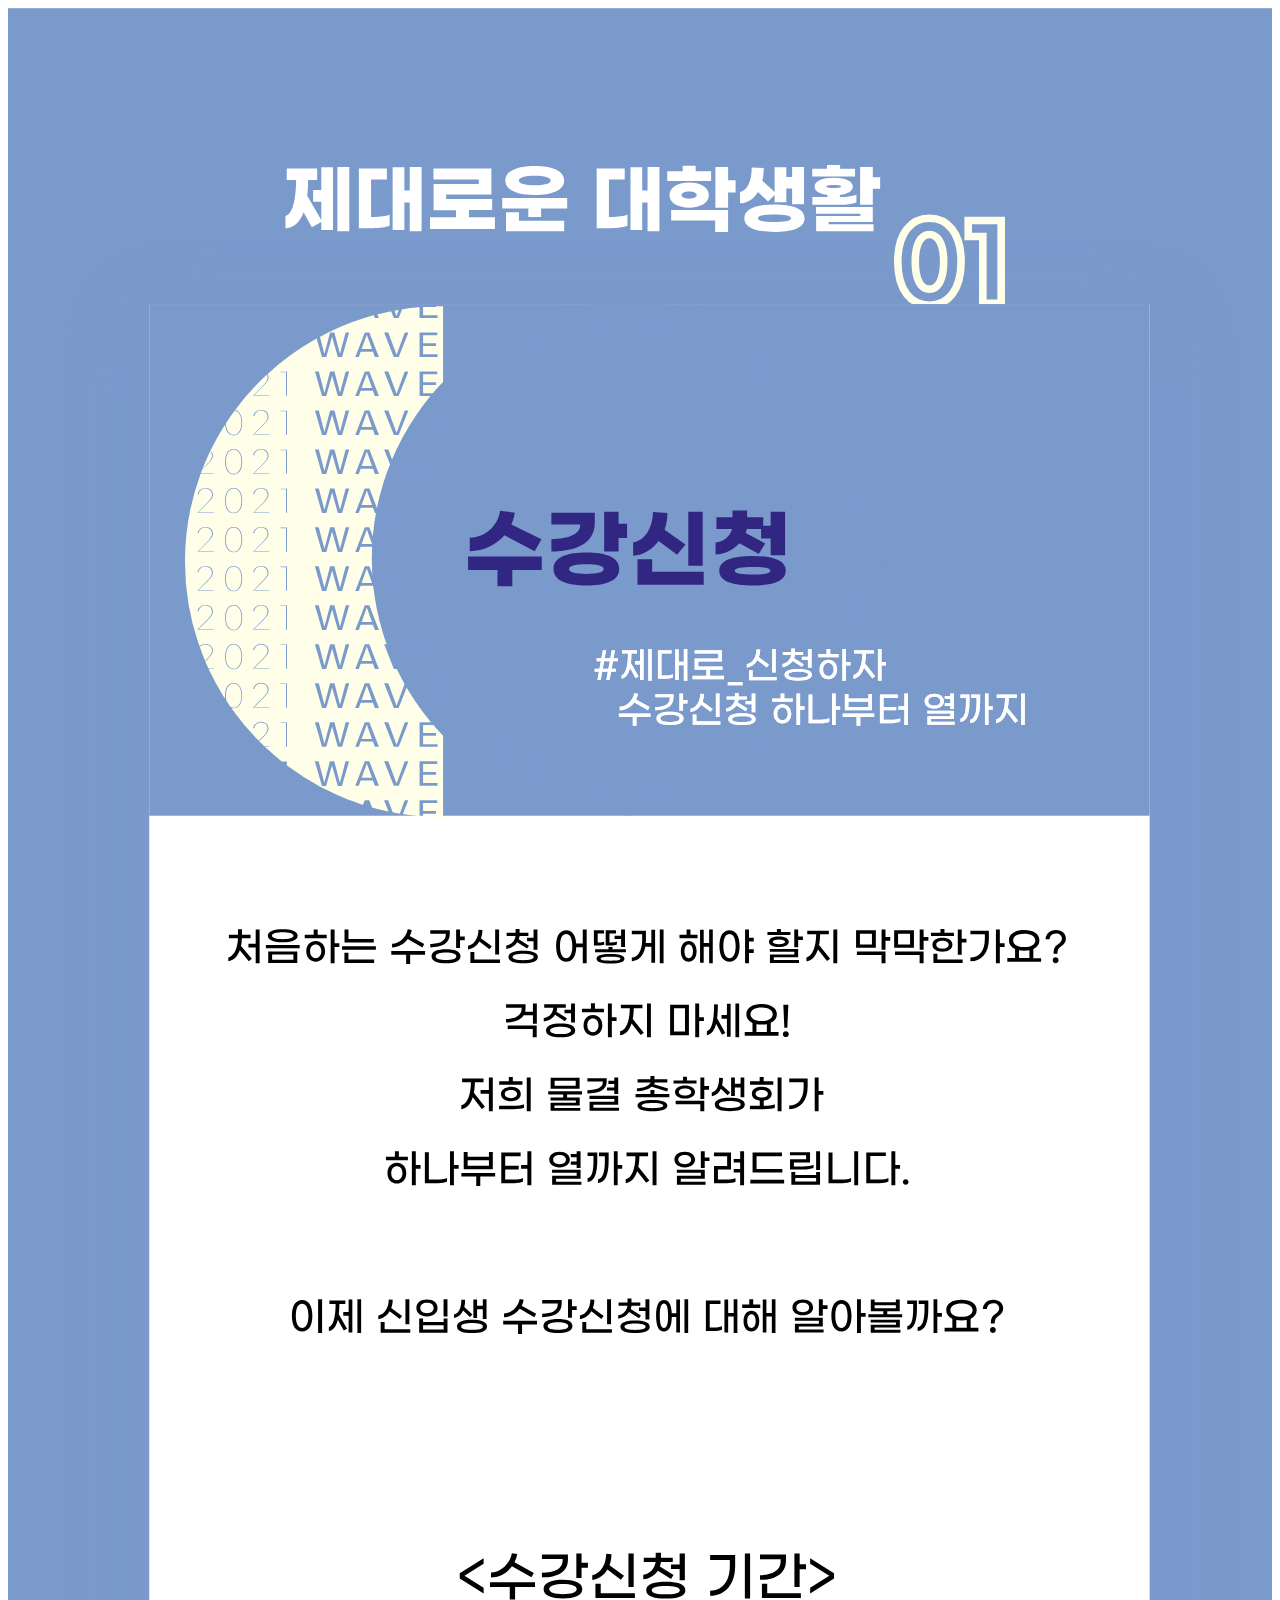
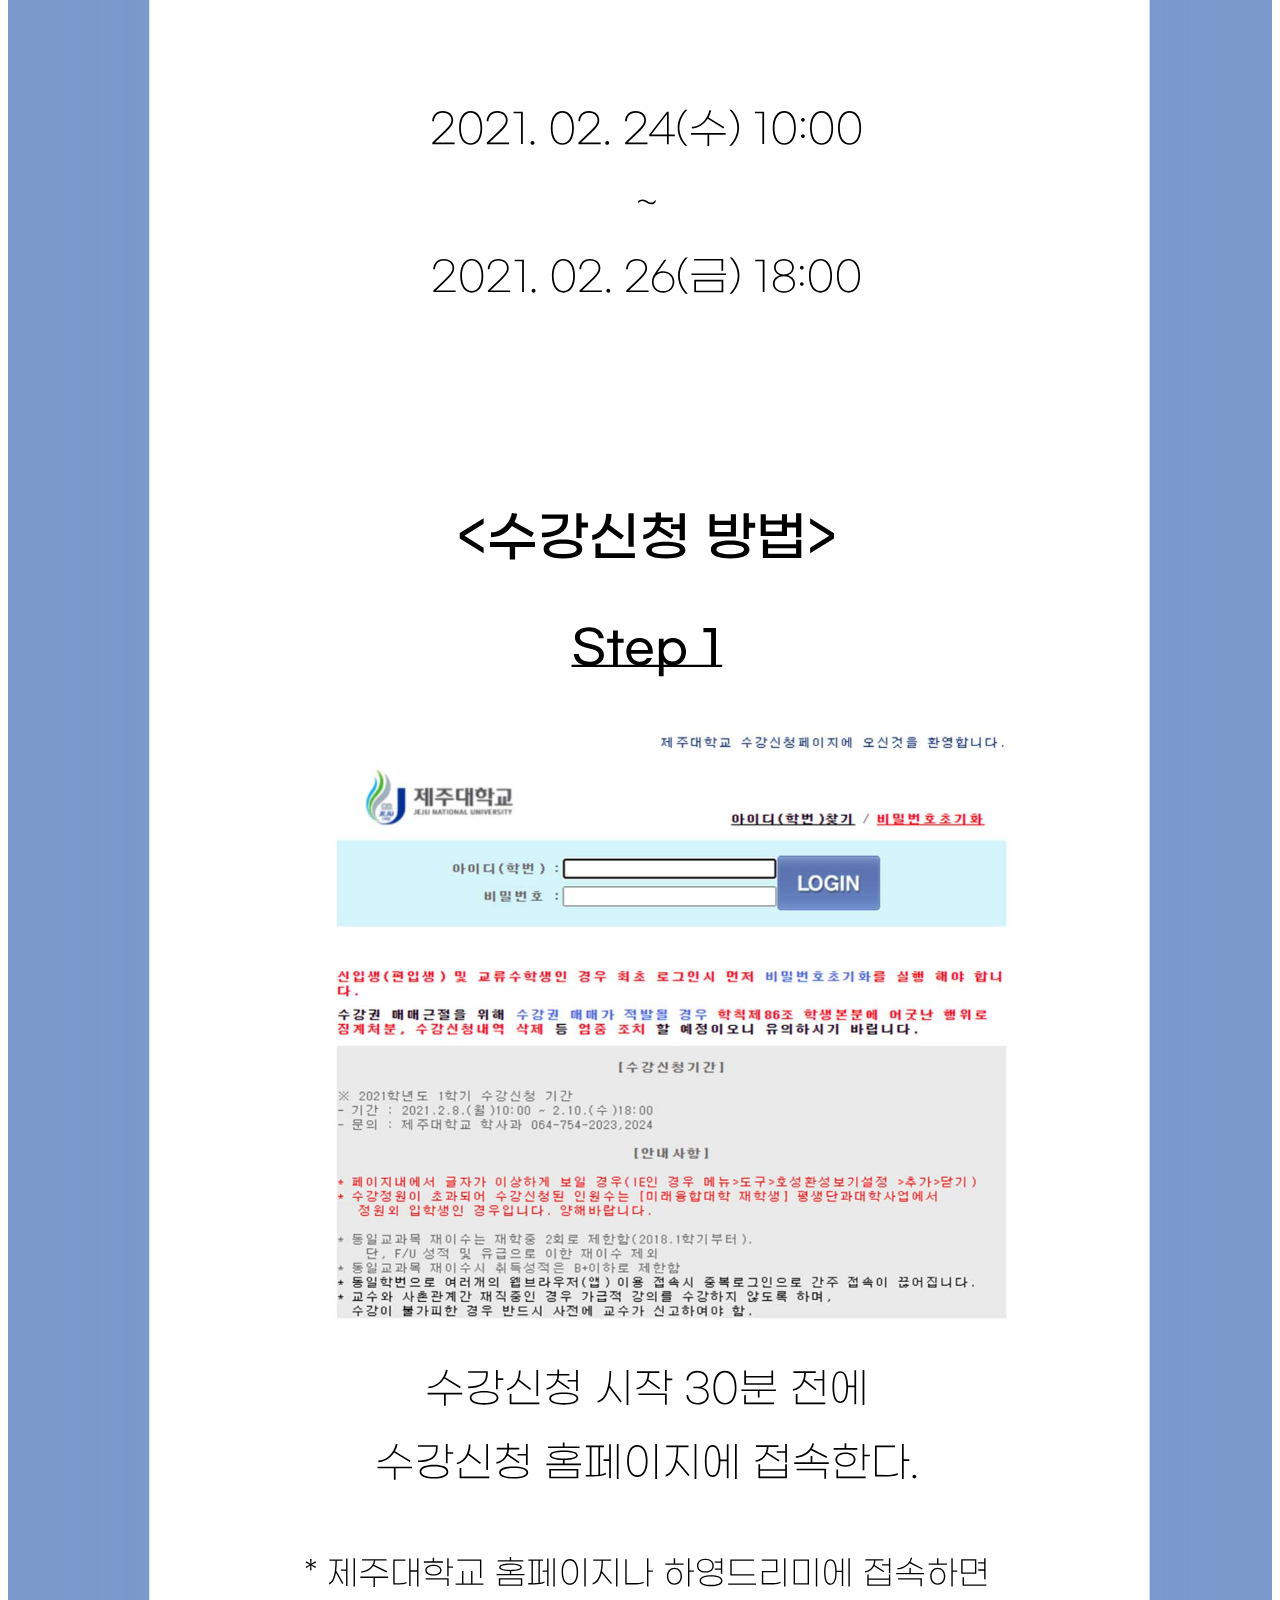
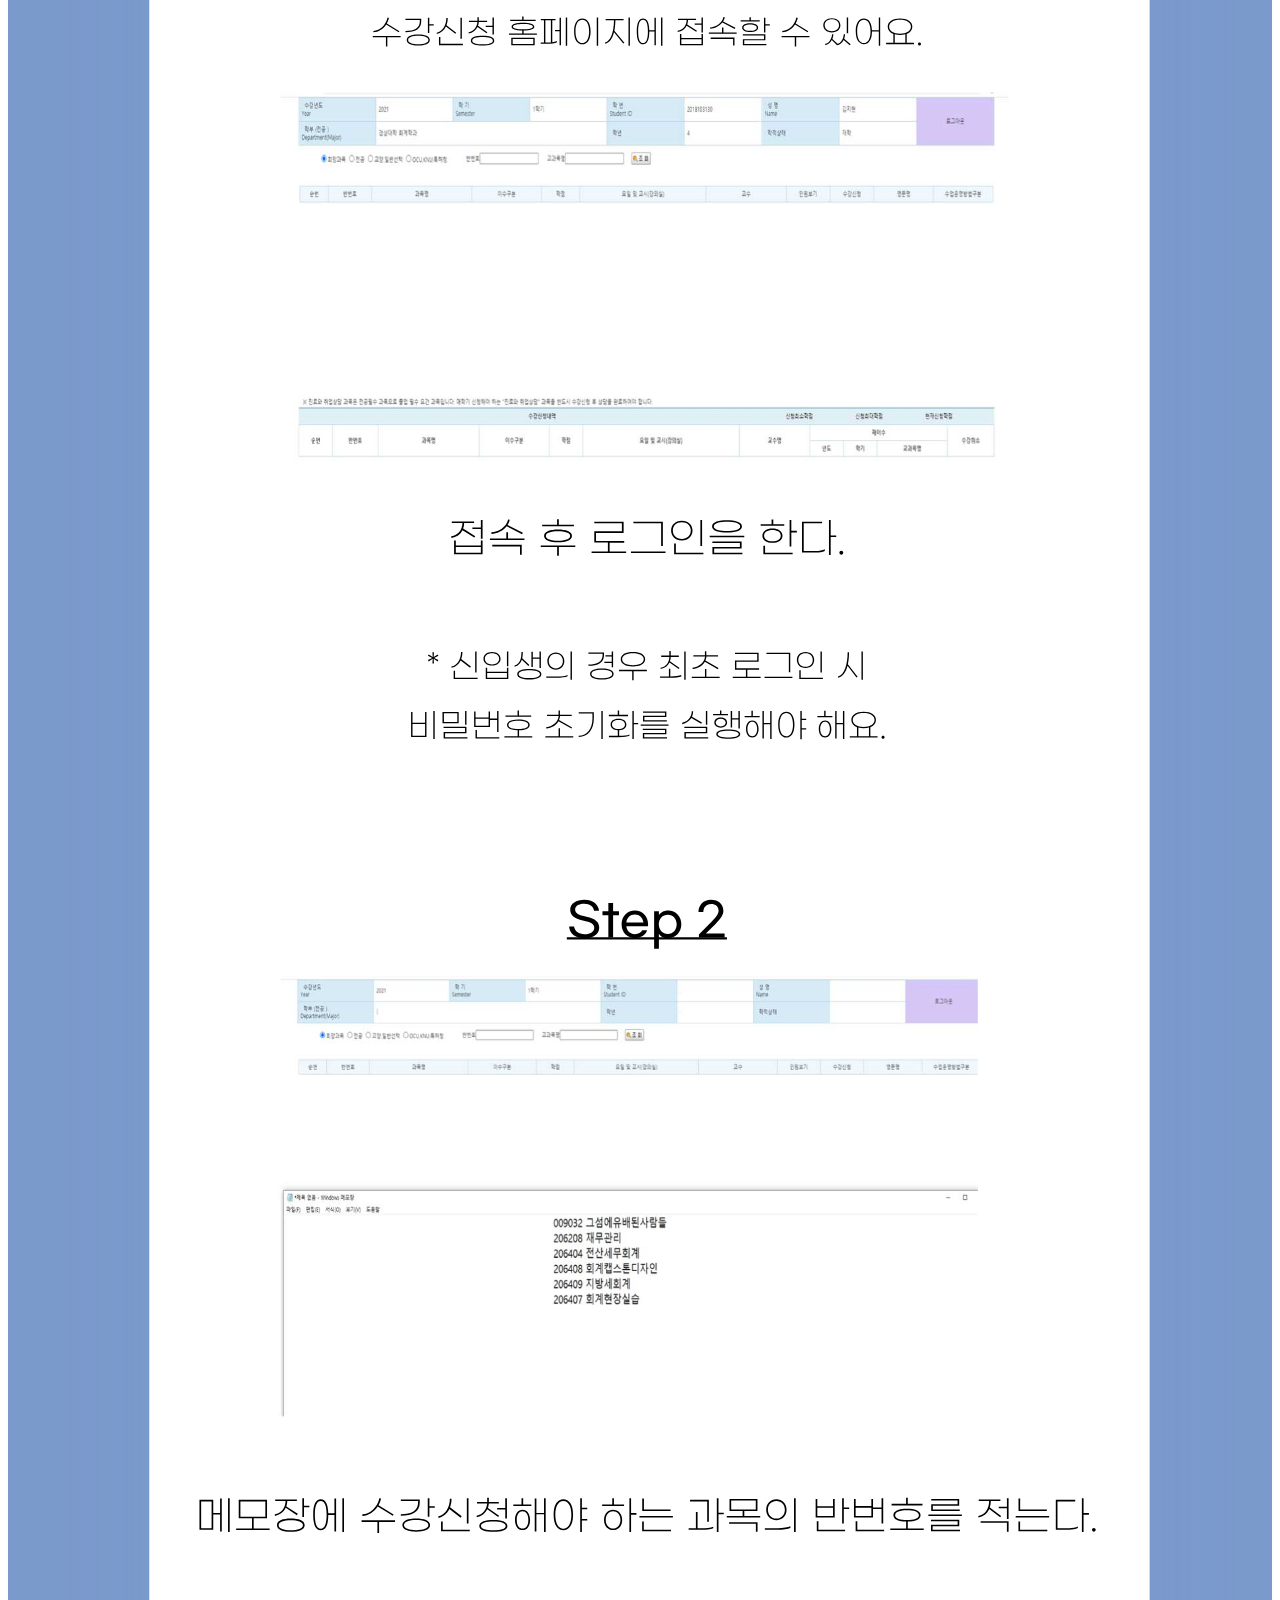
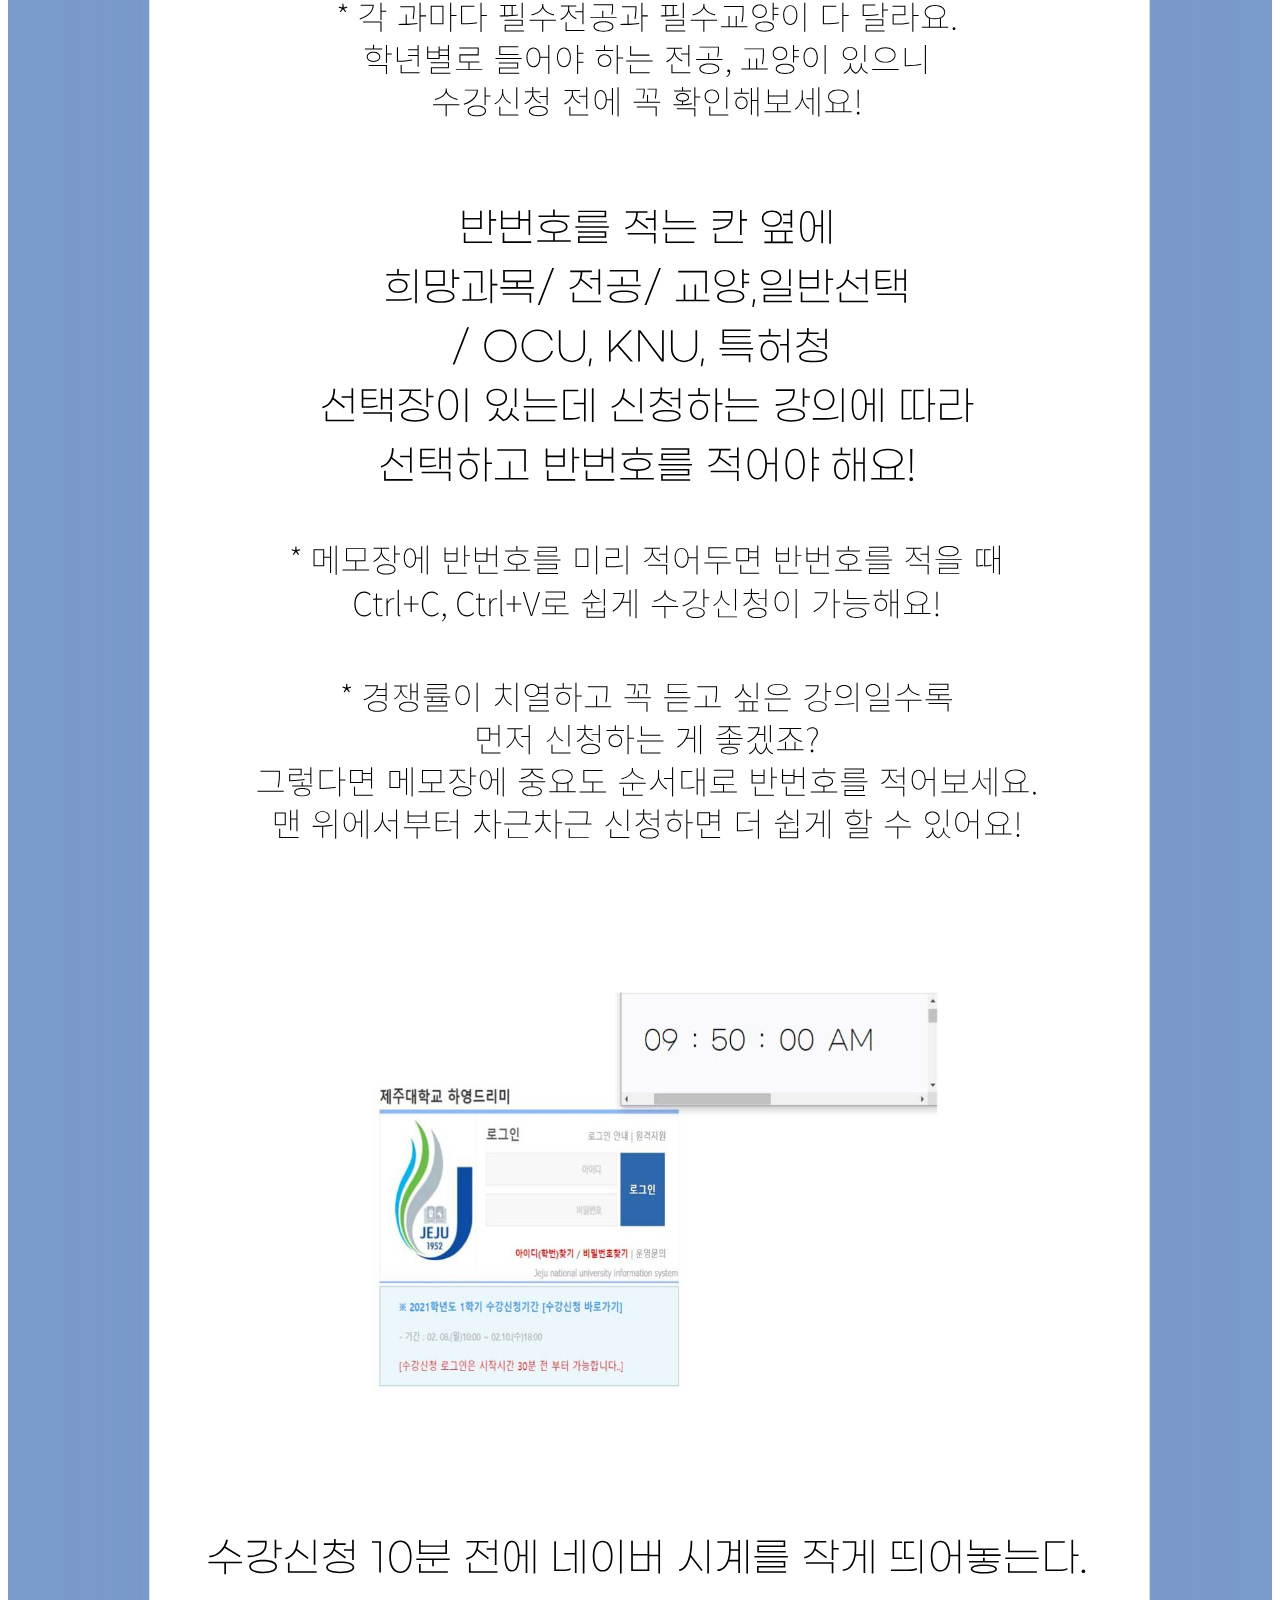
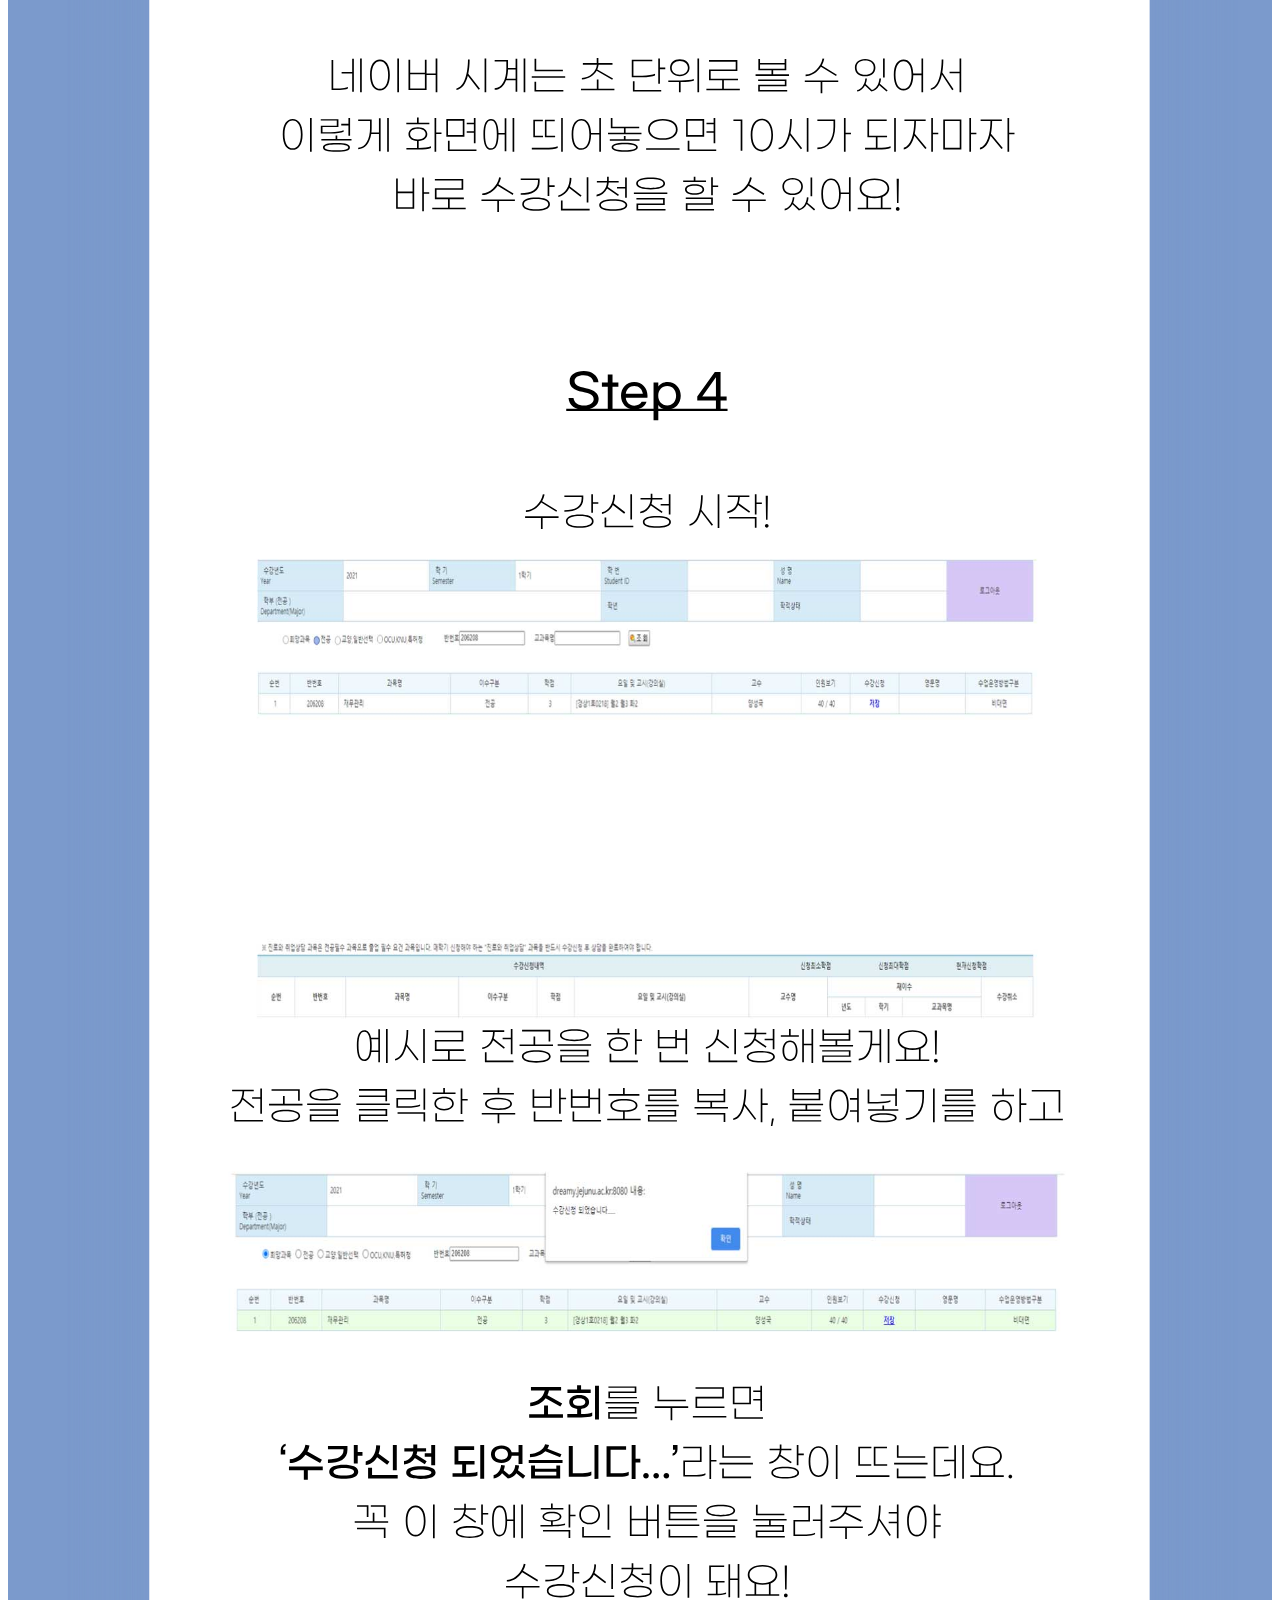
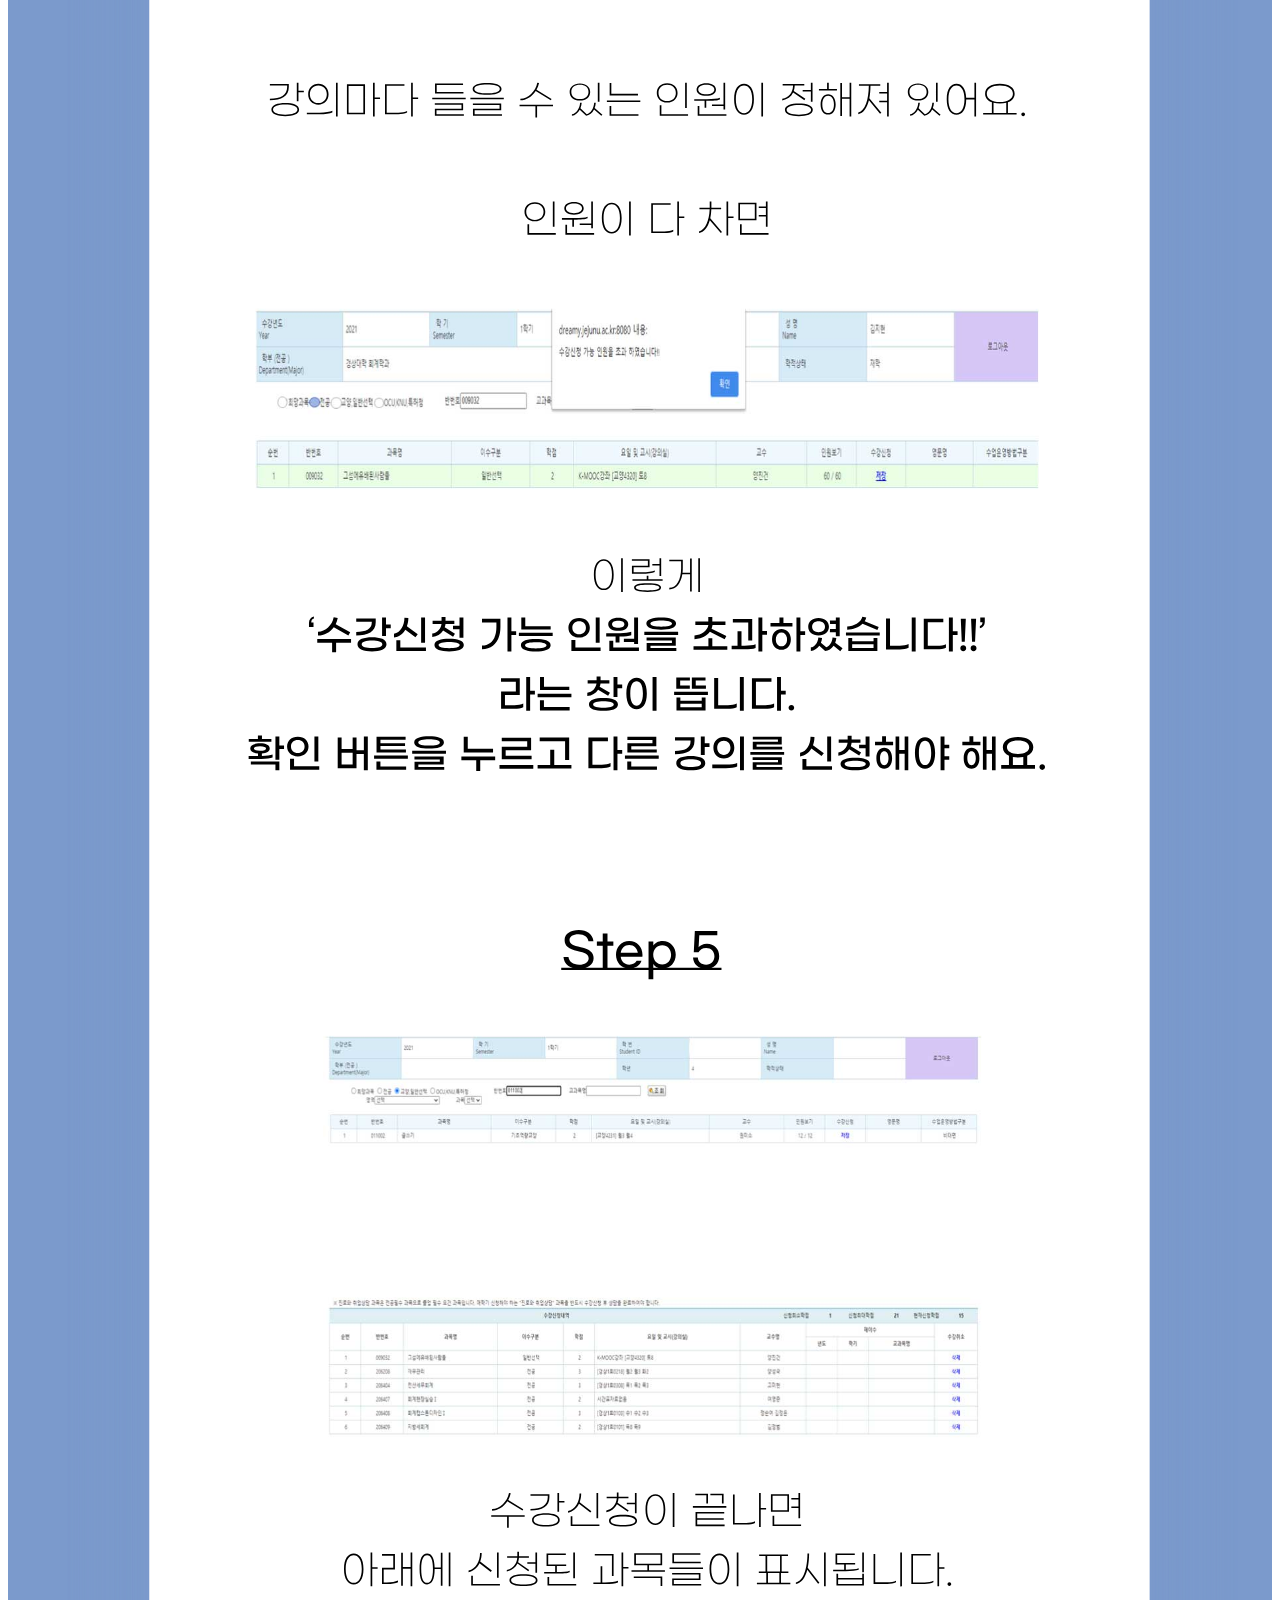
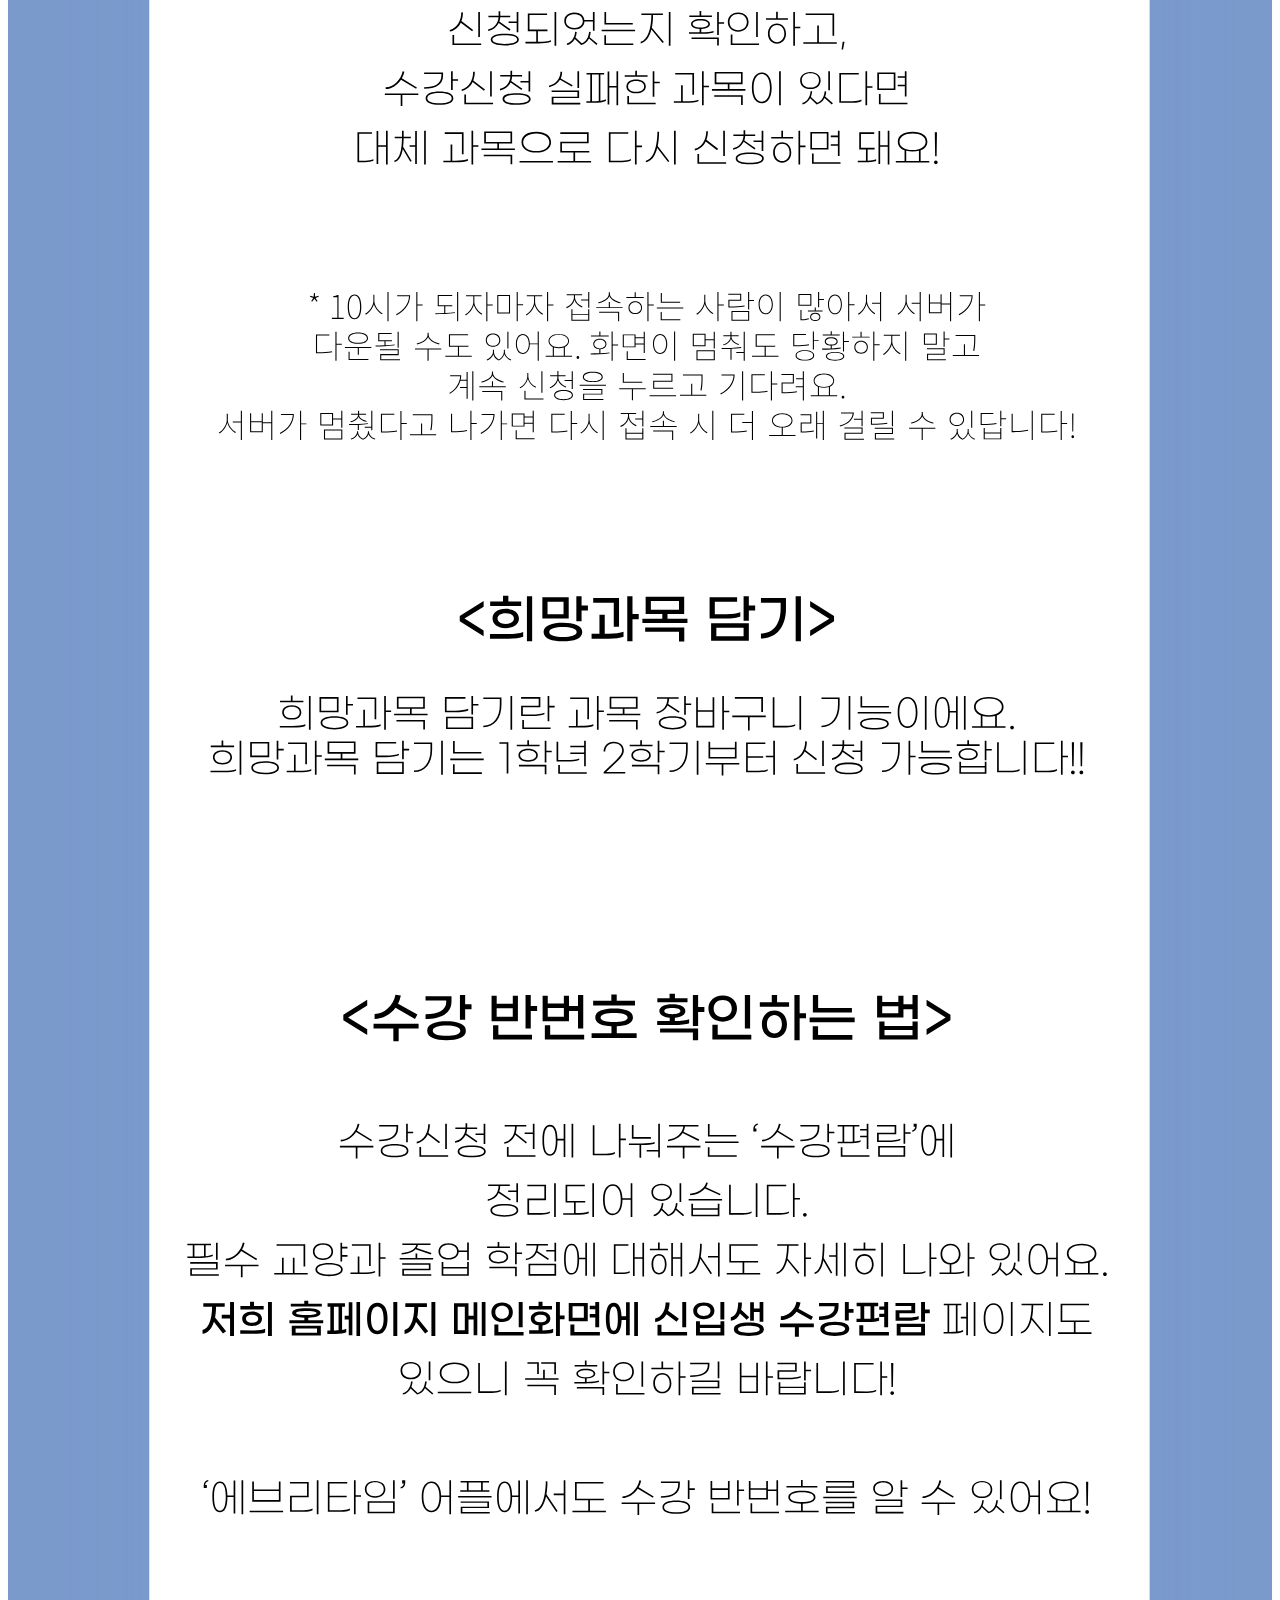
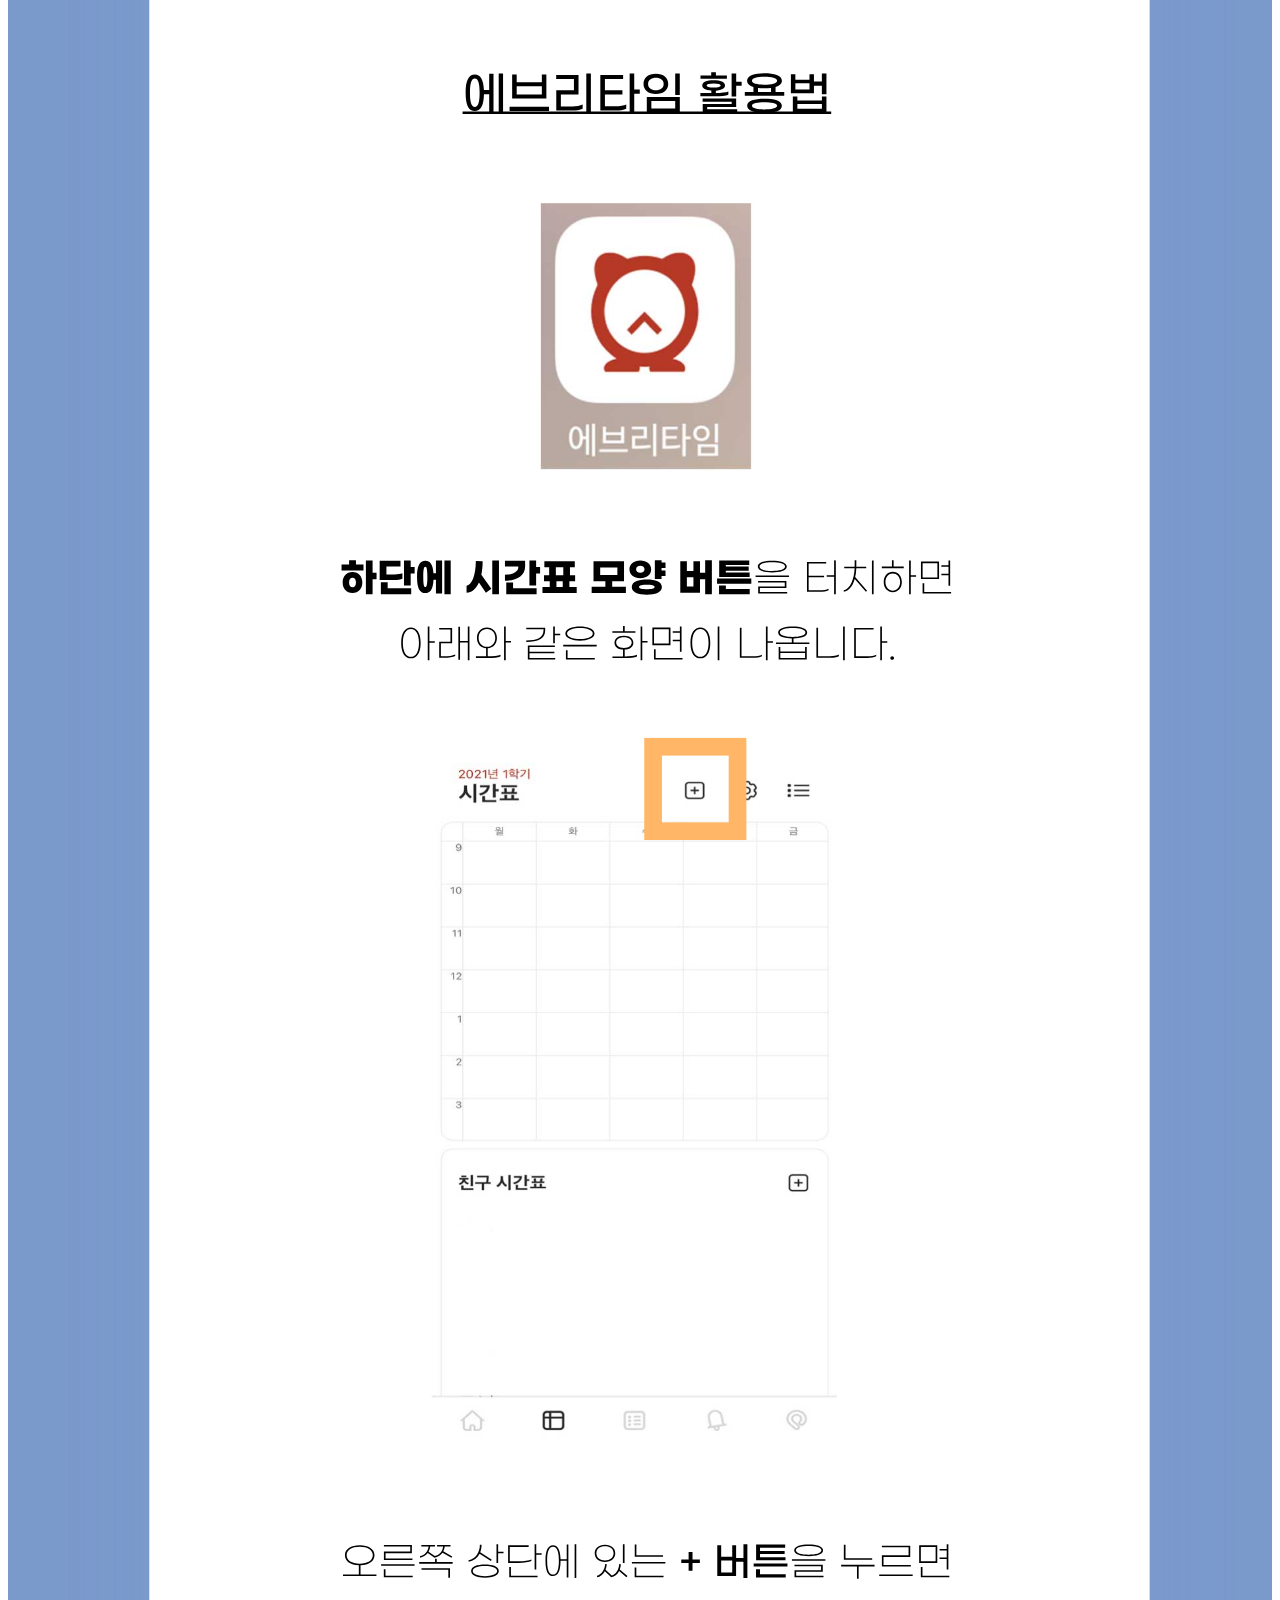
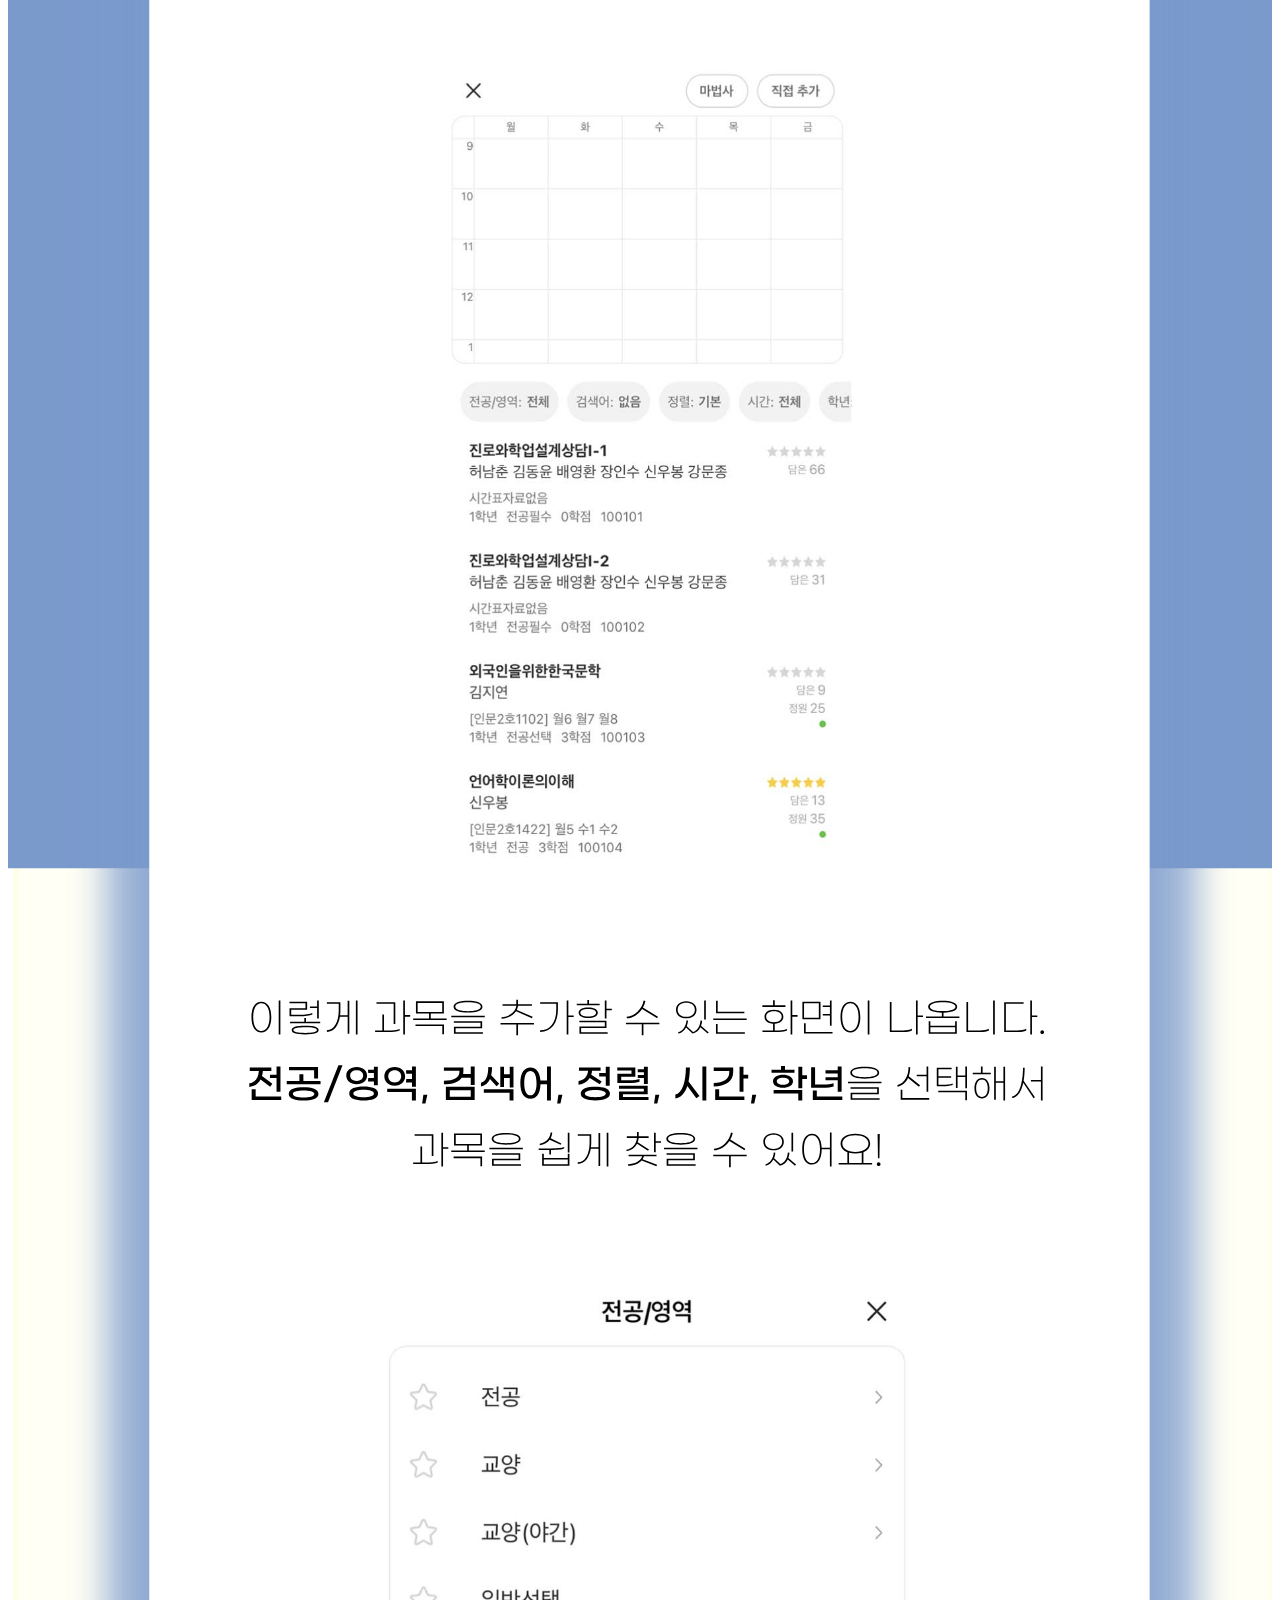
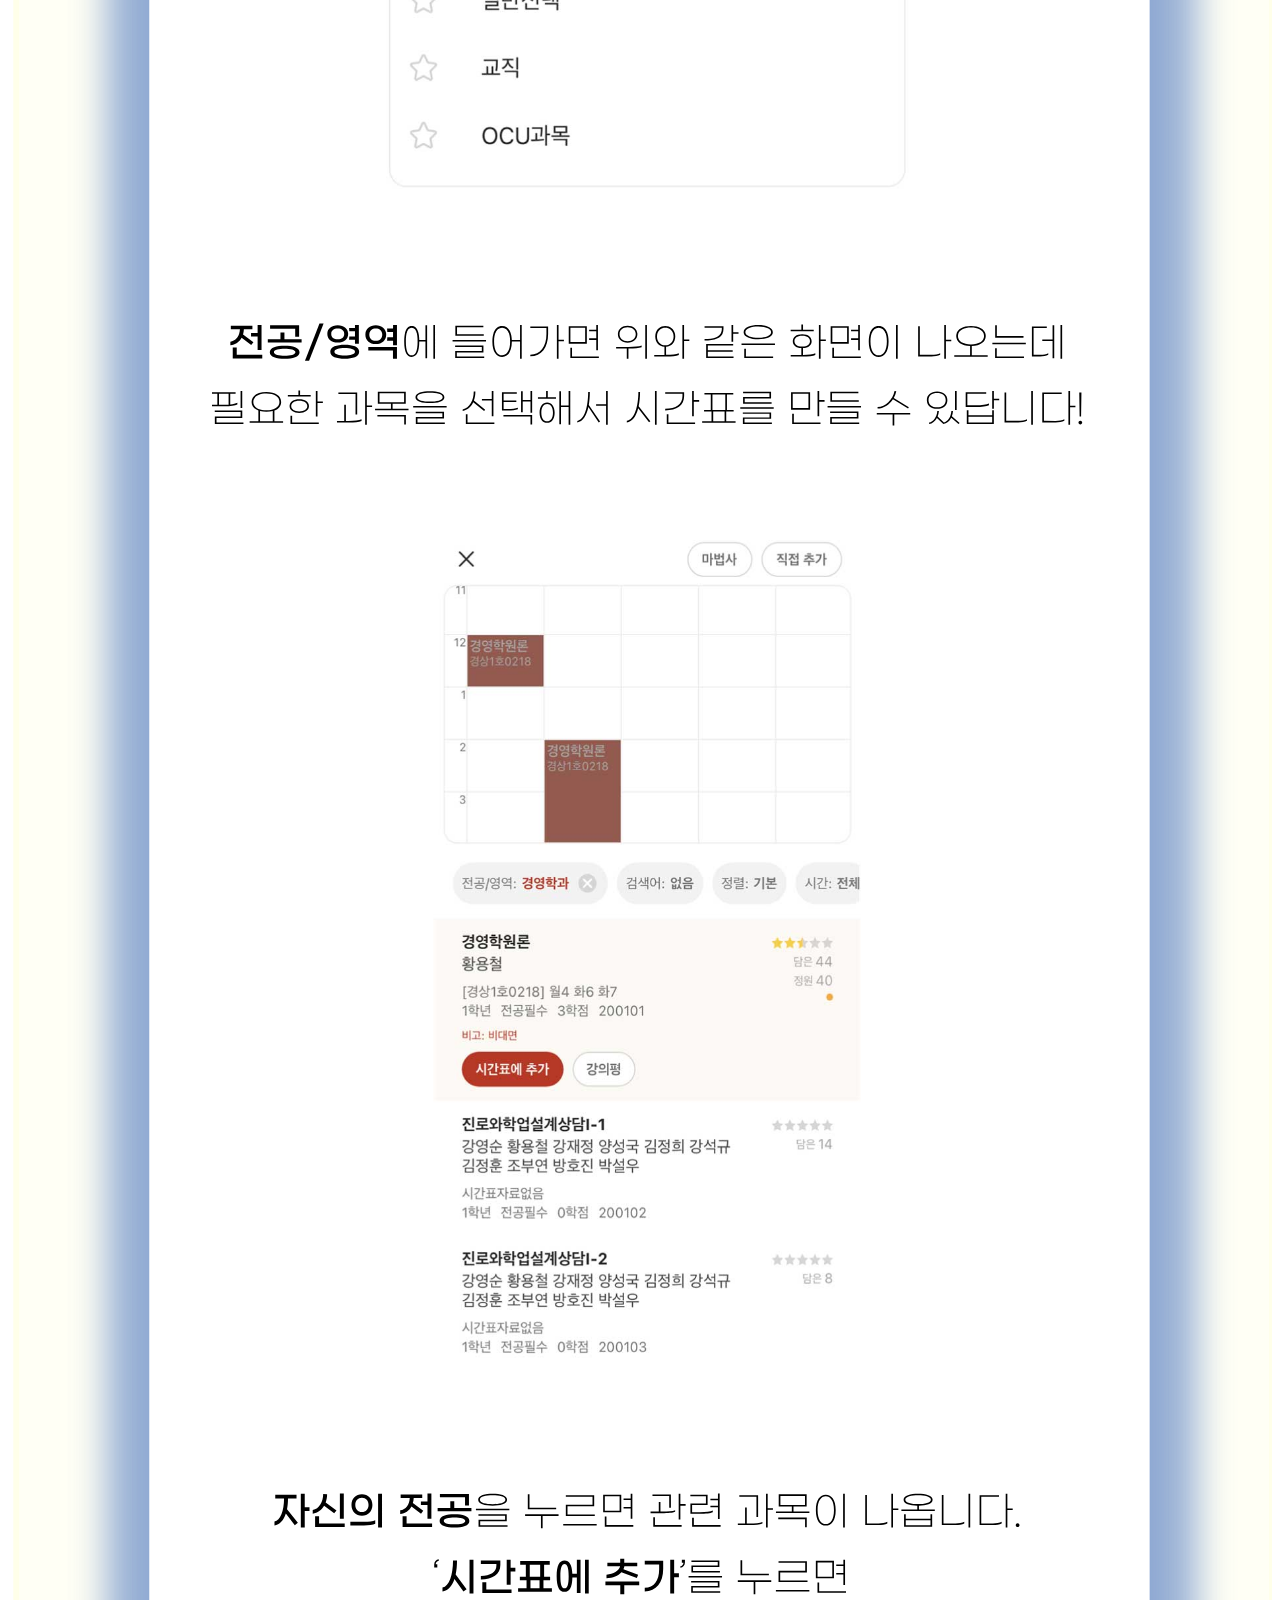
==== info/1.html @ 6e931b3b "done" ====
<!DOCTYPE html>
<html lang="en">
<head>
    <meta charset="UTF-8">
    <meta name="viewport" content="width=device-width, initial-scale=1.0">
    <link href="./infoCss.css" rel="stylesheet" media="screen">
    <title>Document</title>
</head>
<body>
    <img src="./infoImg/1. sugang sincheong.svg" alt="">
</body>
</html>
---- info/infoCss.css ----
body{
    text-align: center;
    width: auto;
    height: auto;
}
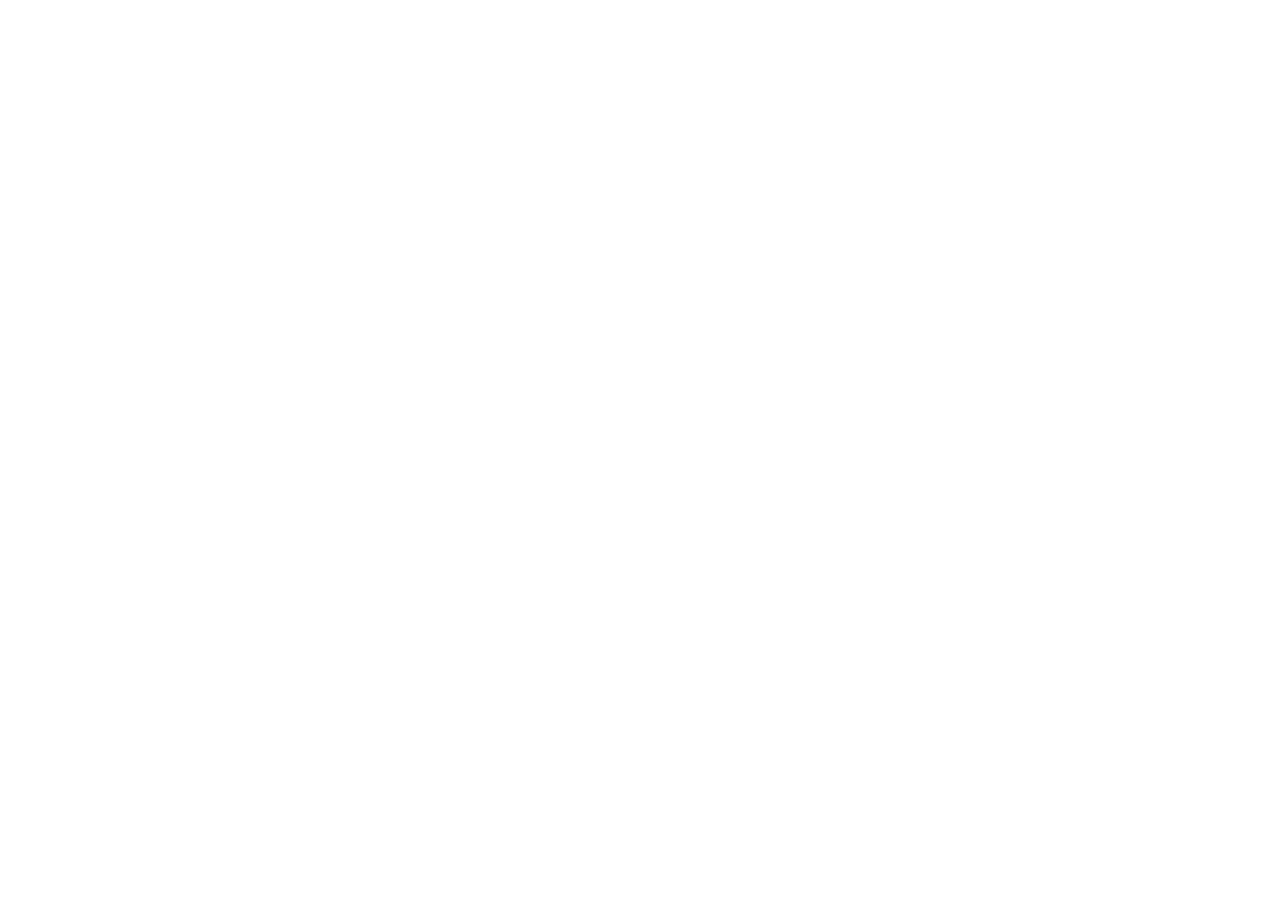
==== commit 71e3ce20: "done" ====
--- a/info/1.html
+++ b/info/1.html
@@ -7,6 +7,6 @@
     <title>Document</title>
 </head>
 <body>
-    <img src="./infoImg/1. sugang sincheong.svg" alt="">
+    <img src="./infoImg/1. sugang sincheong-1.svg.svg" alt="">
 </body>
 </html>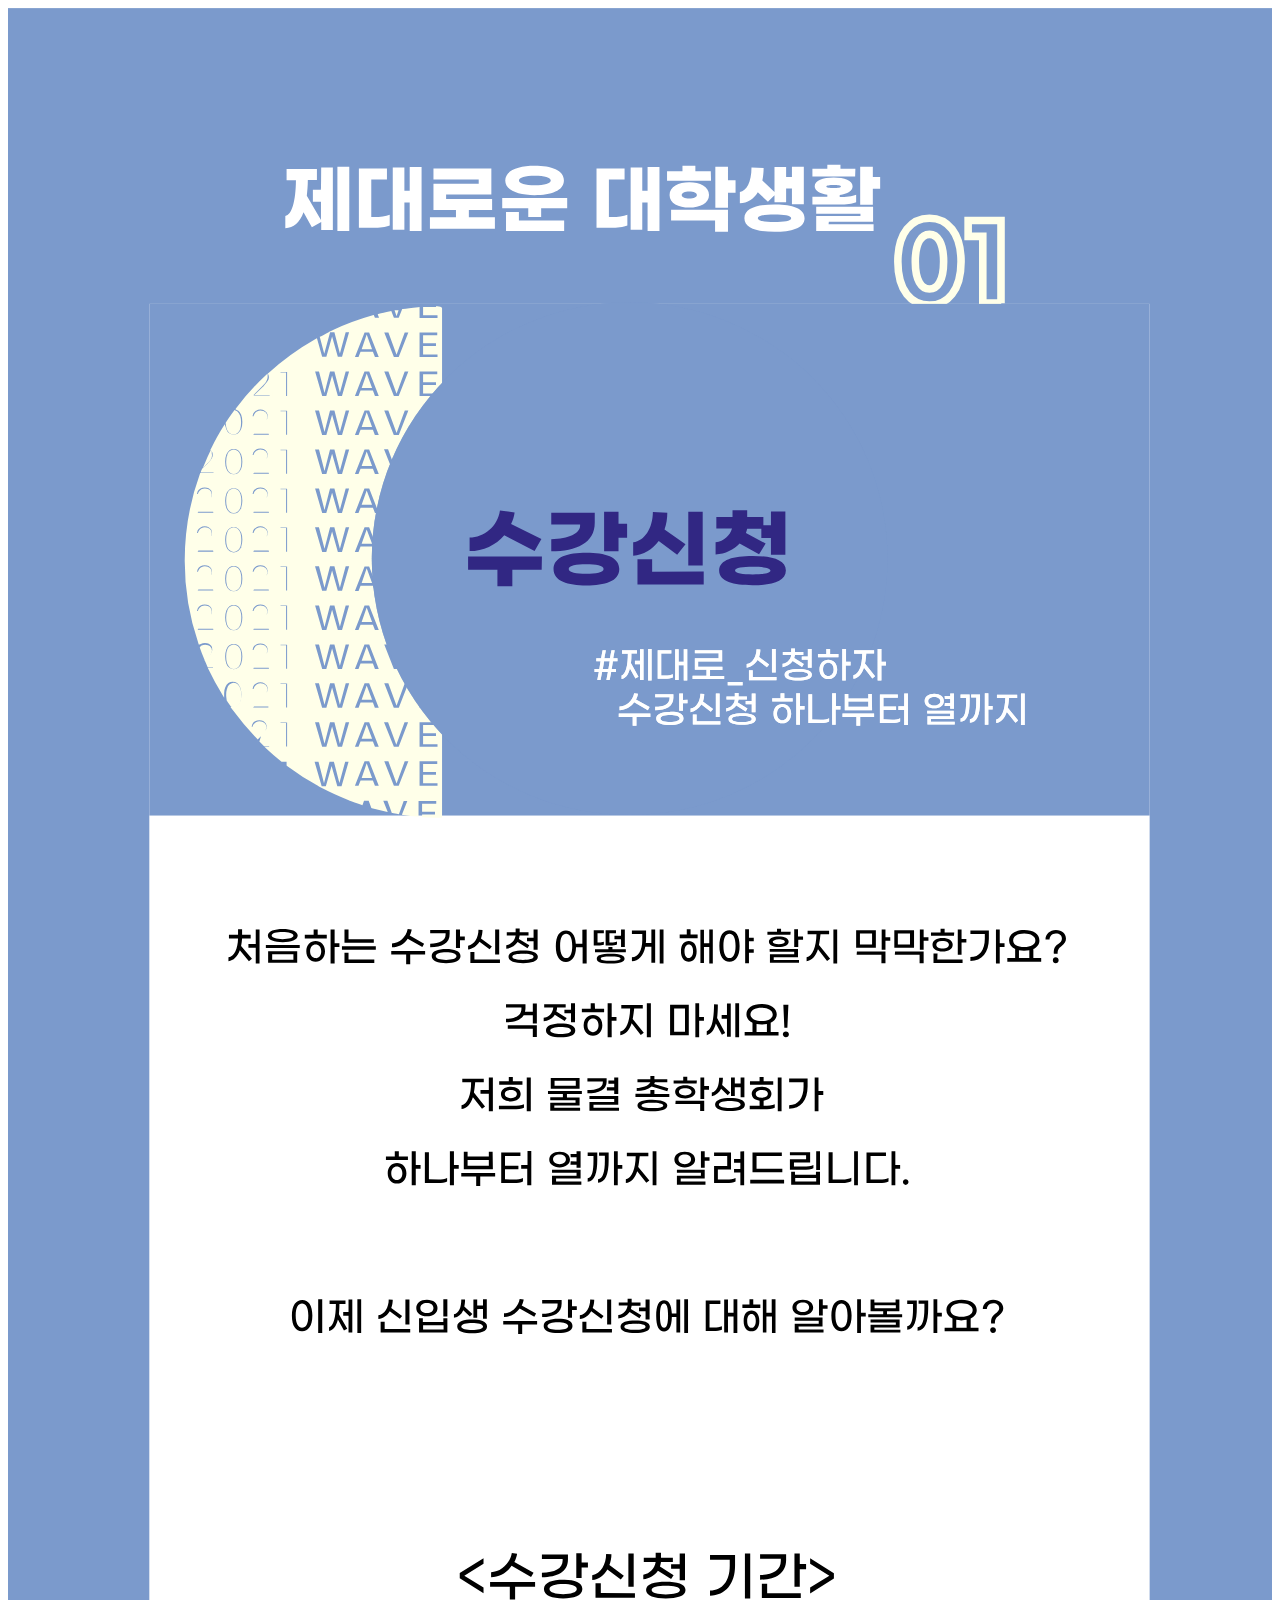
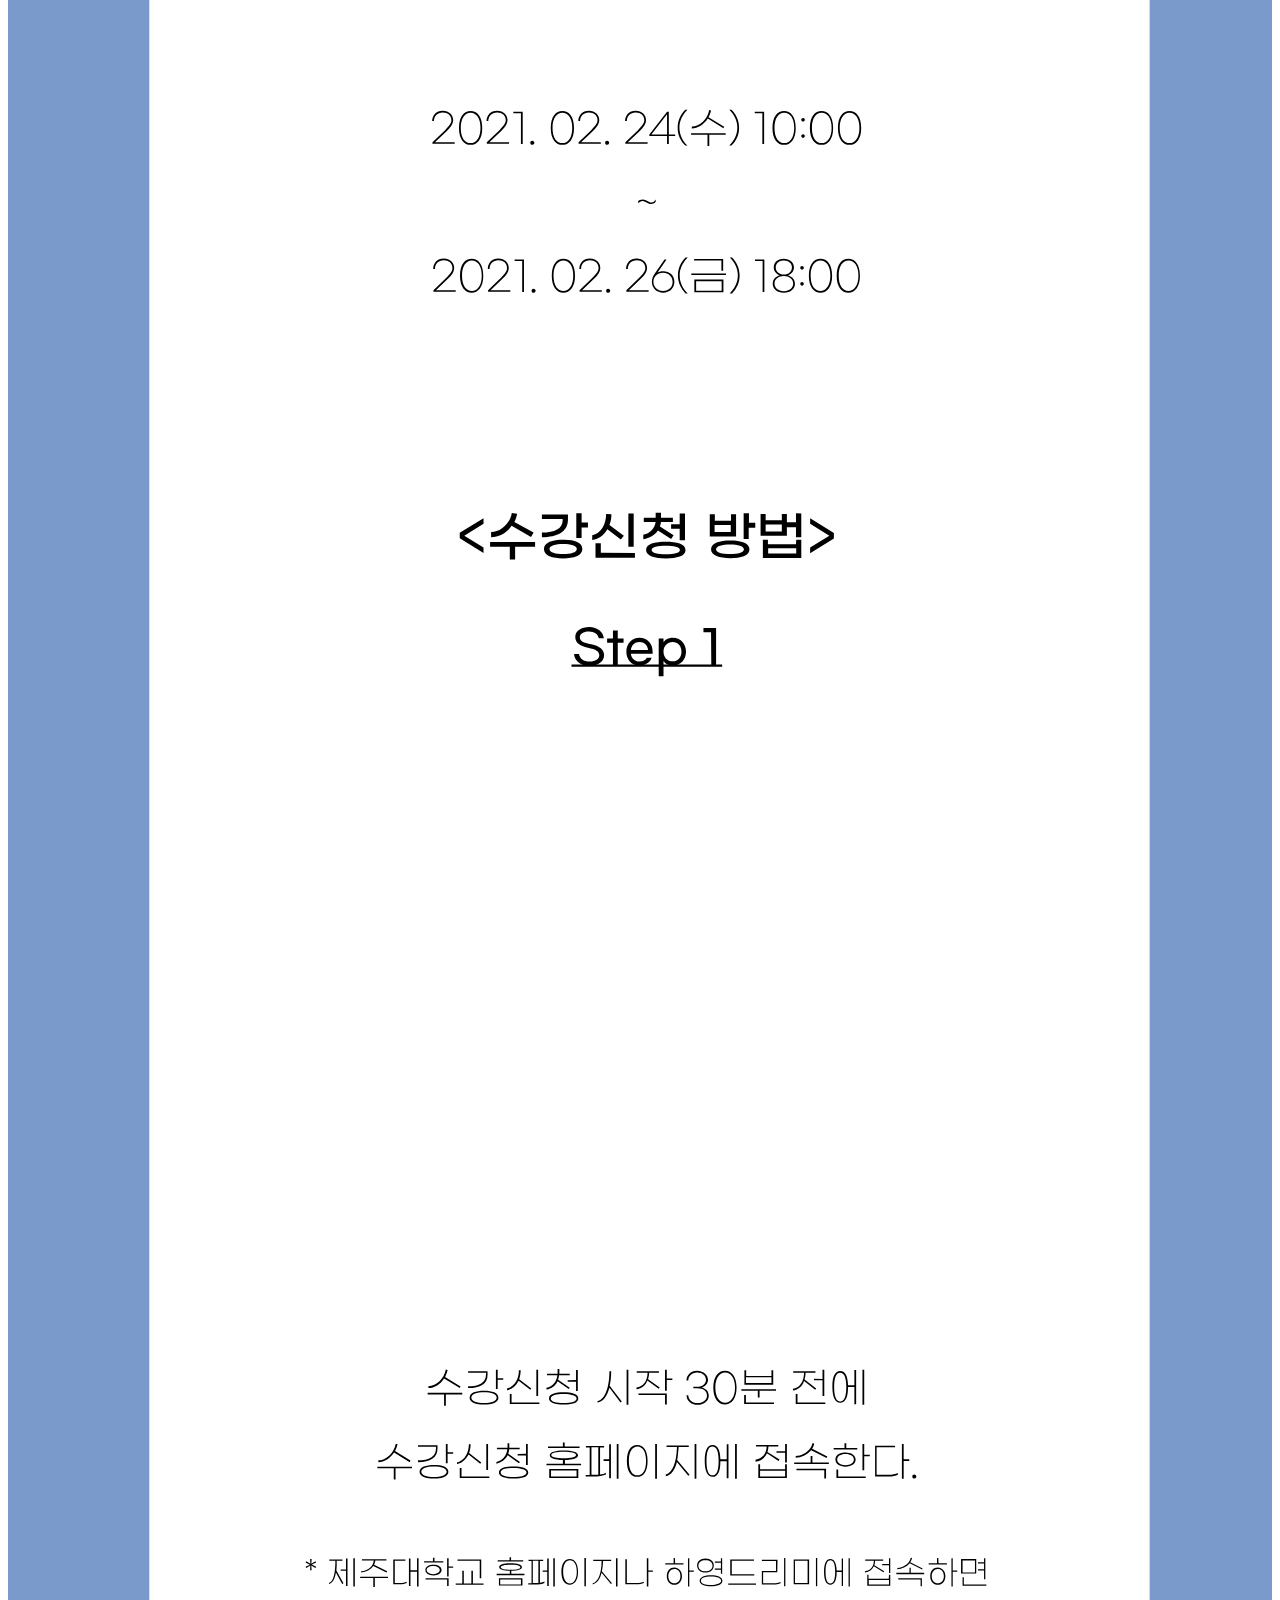
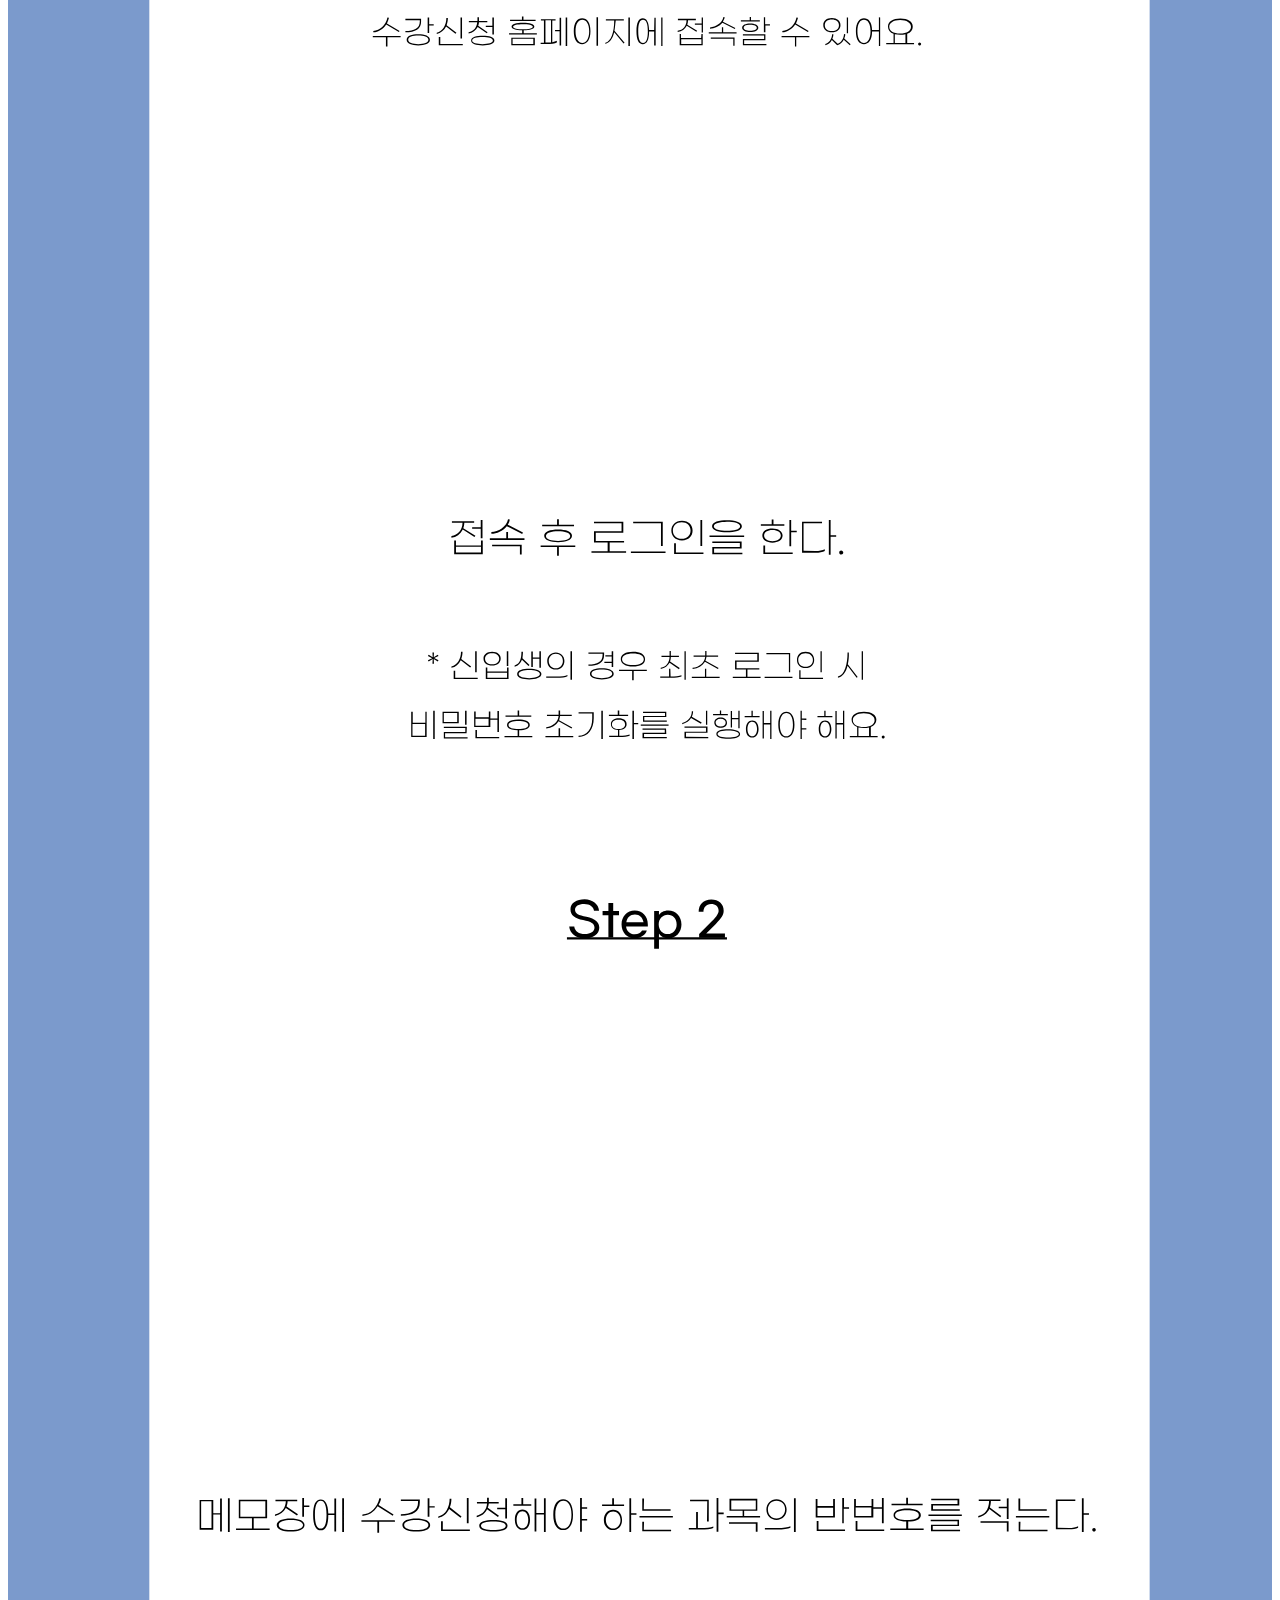
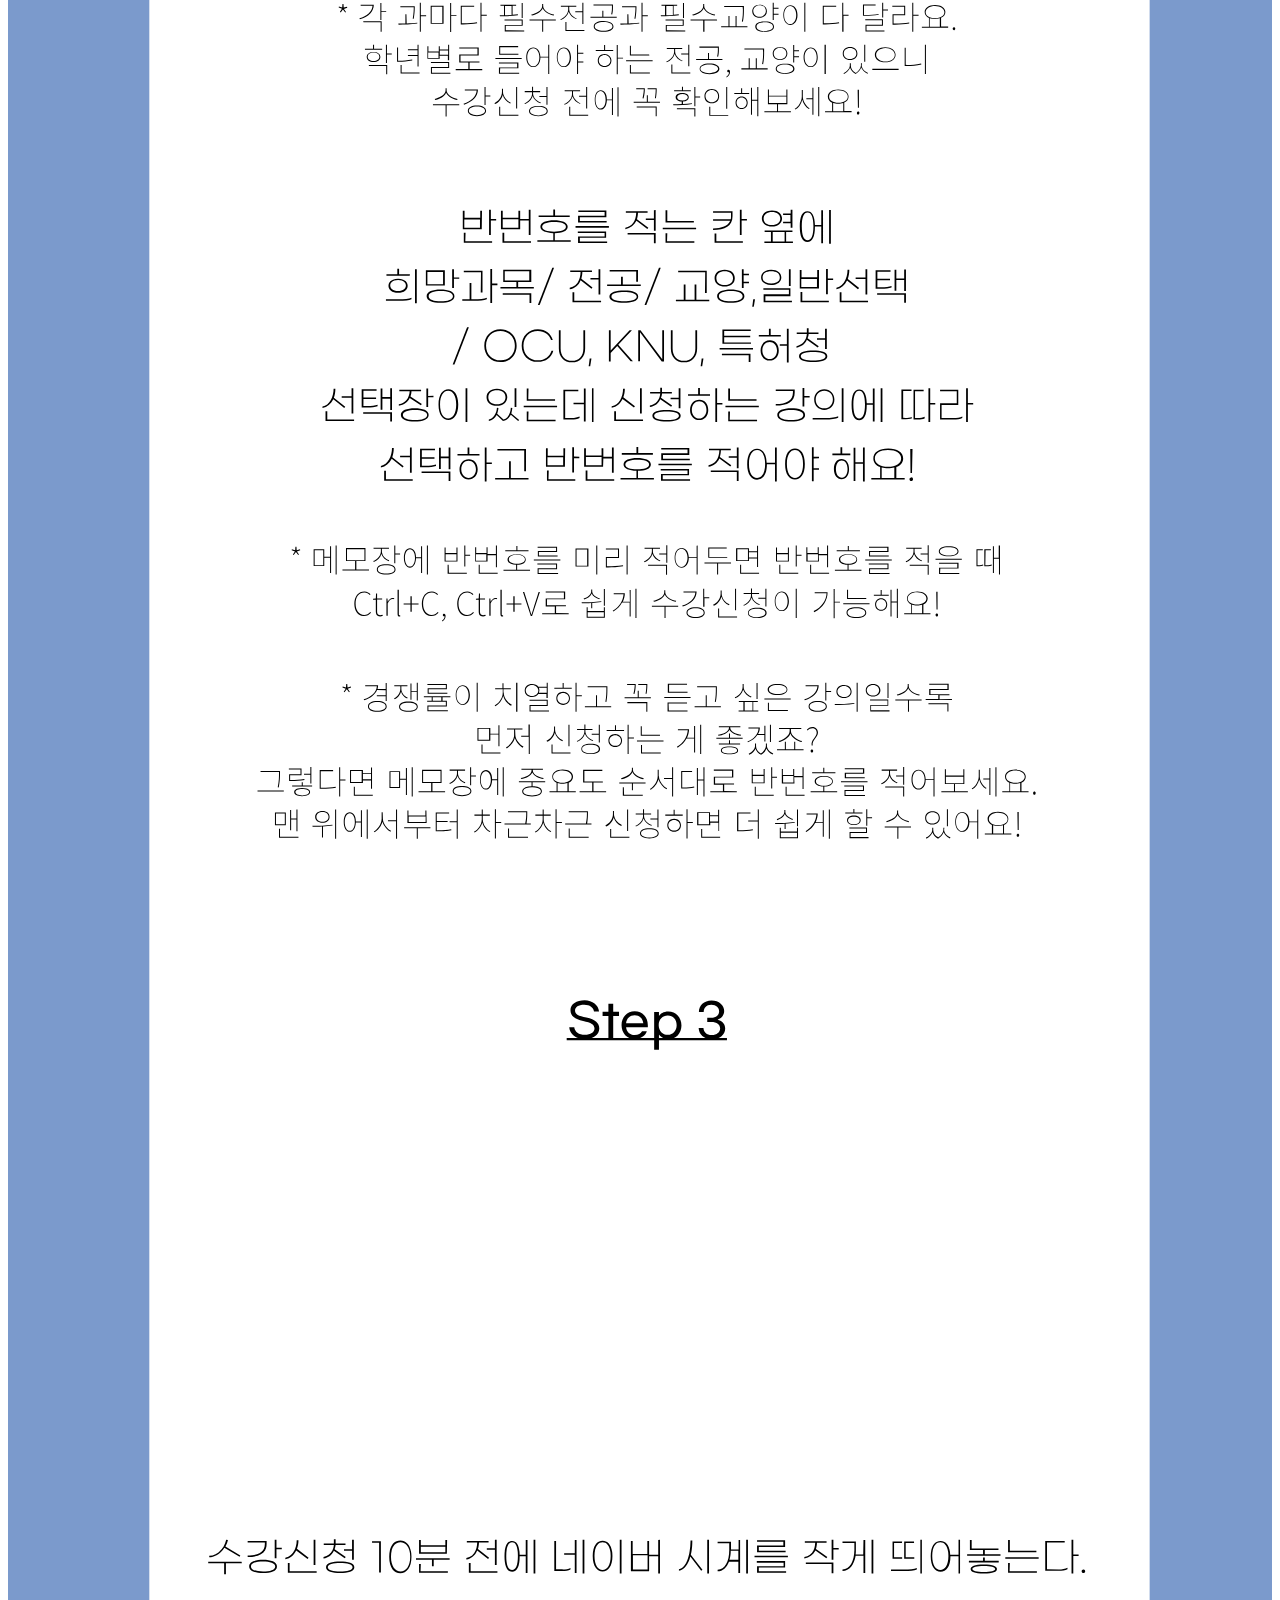
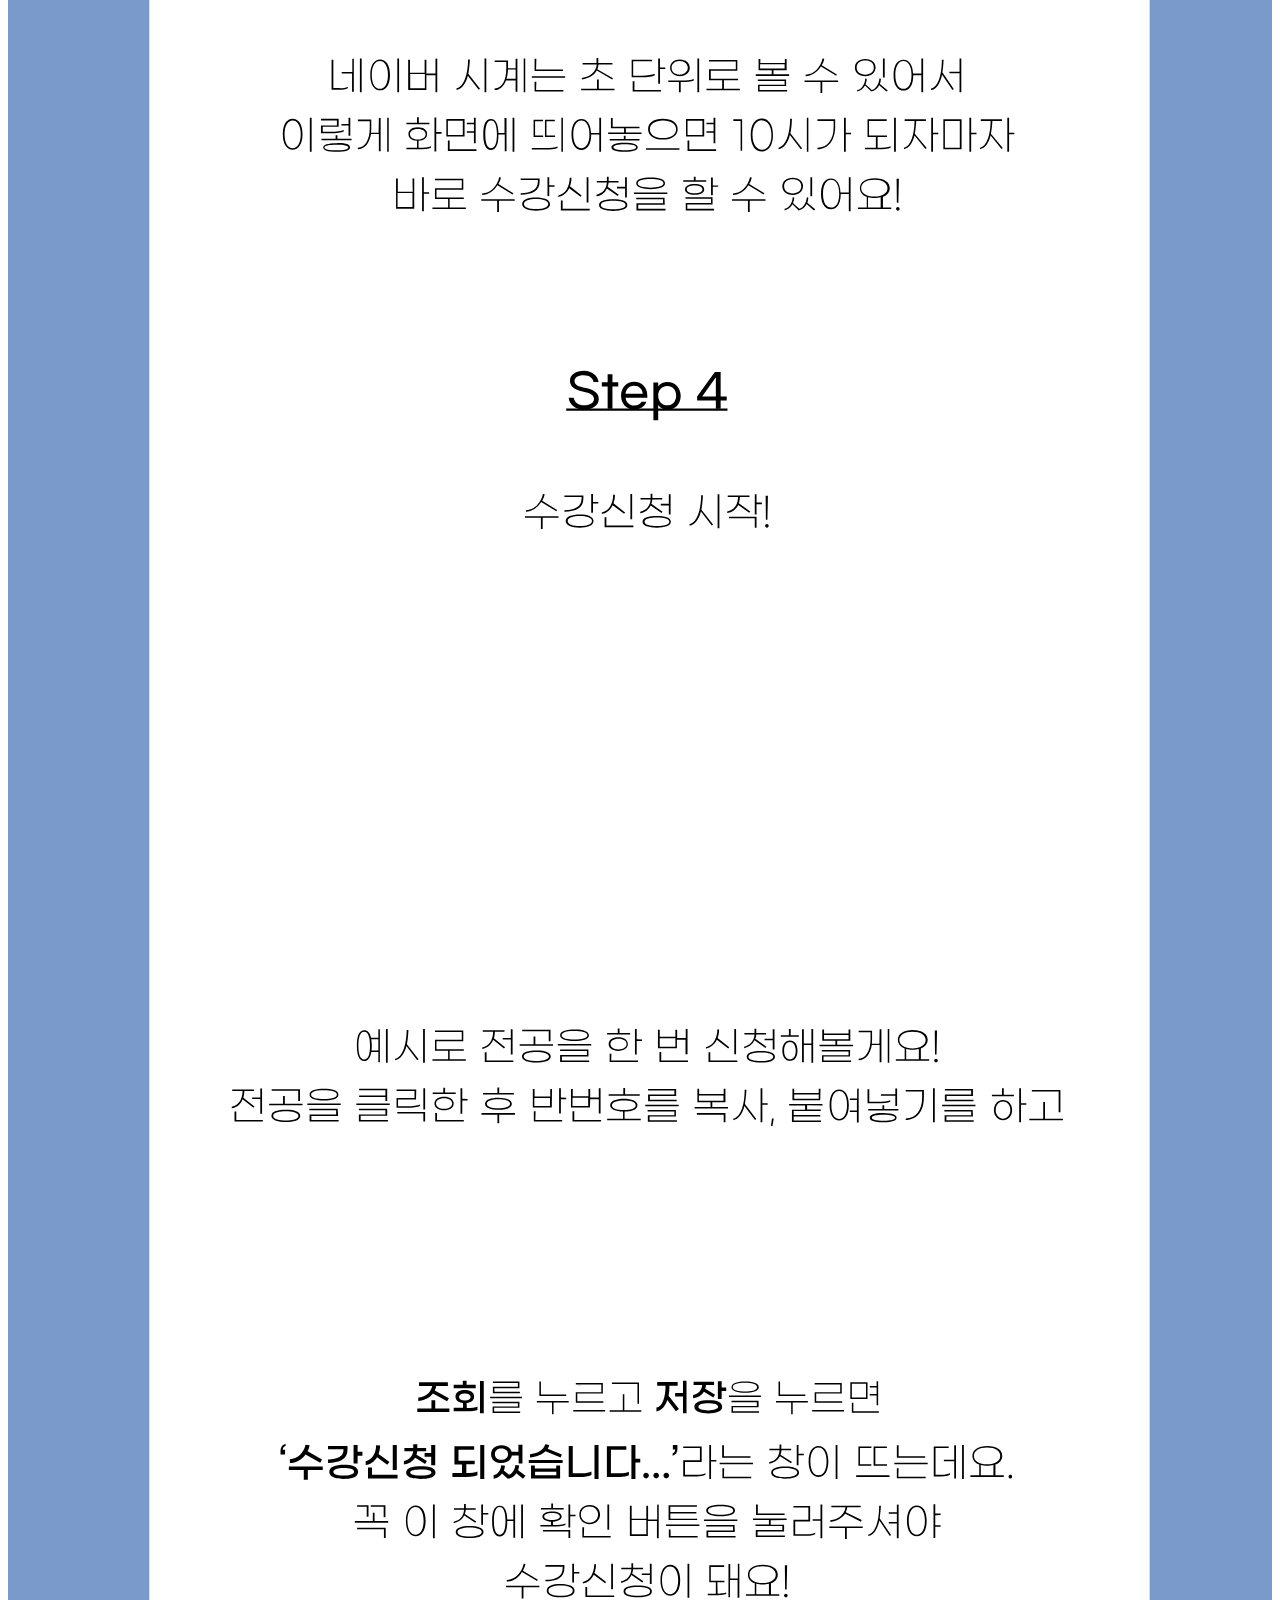
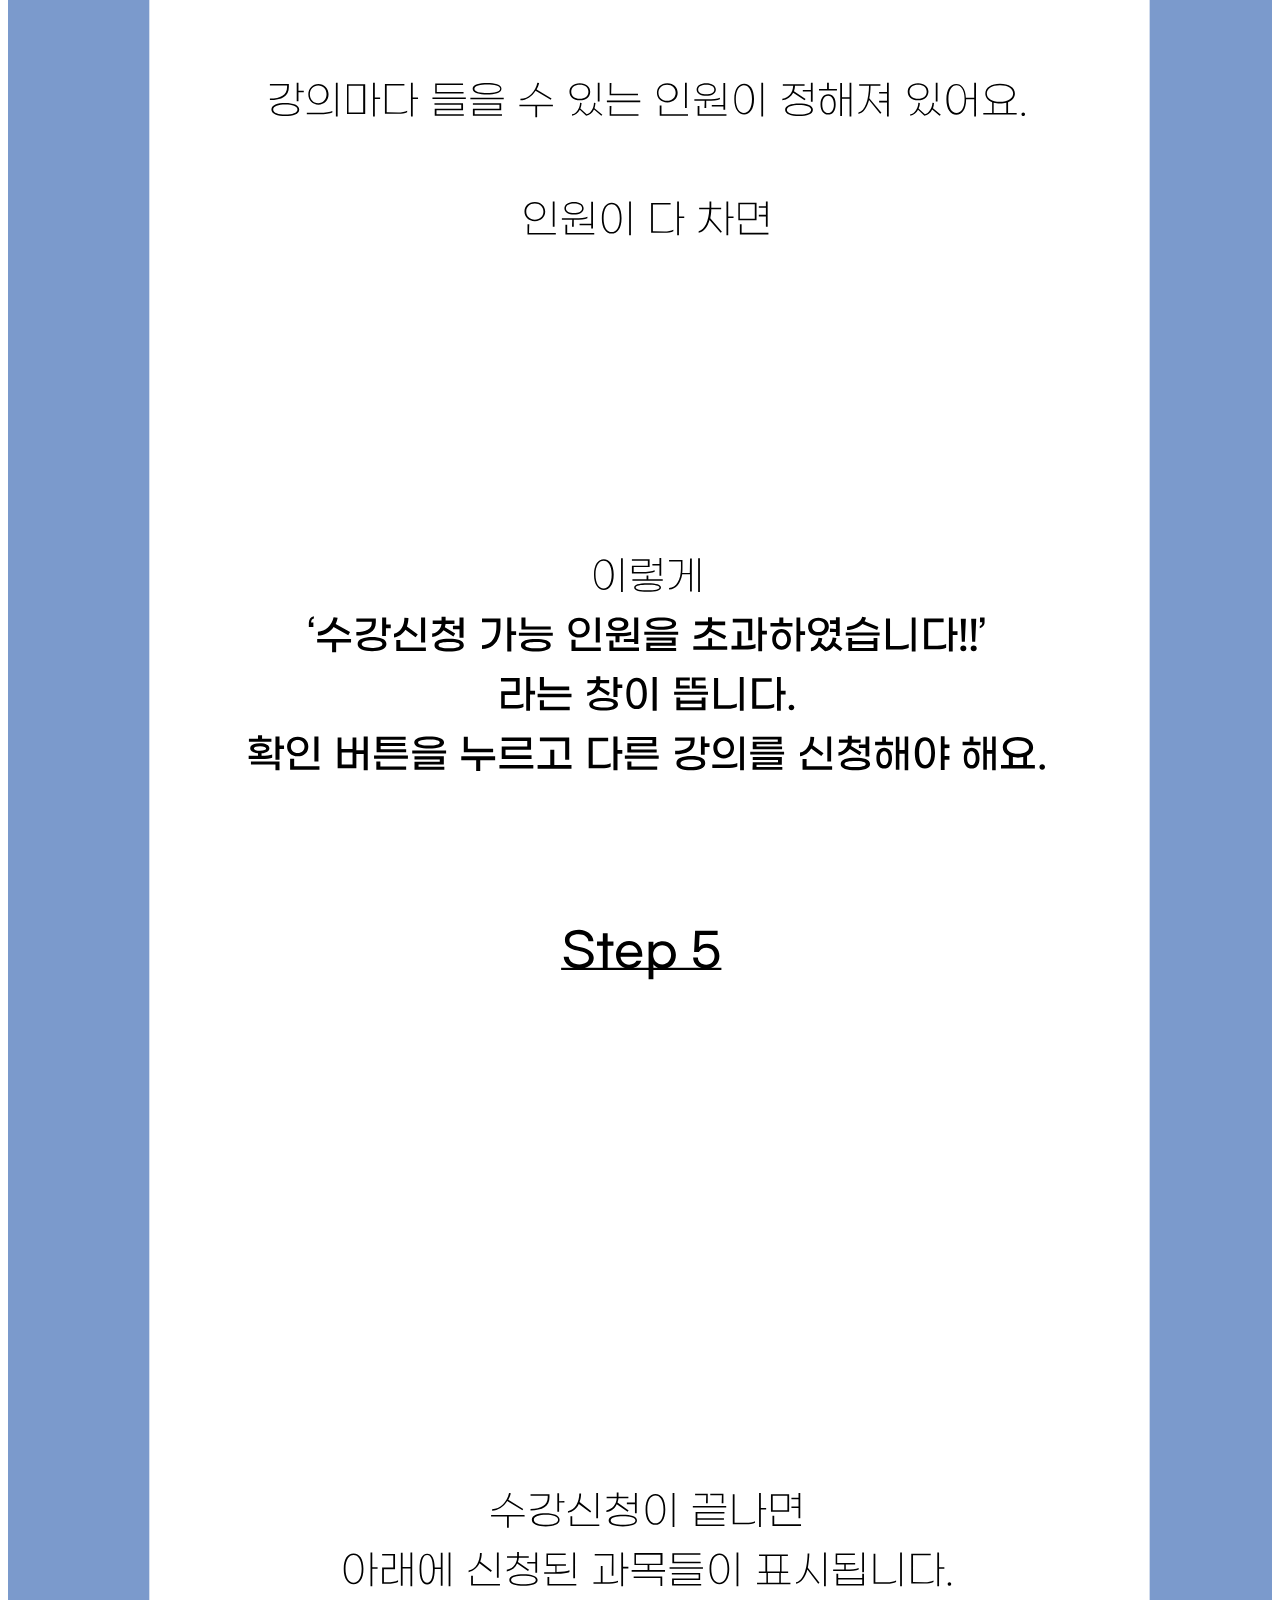
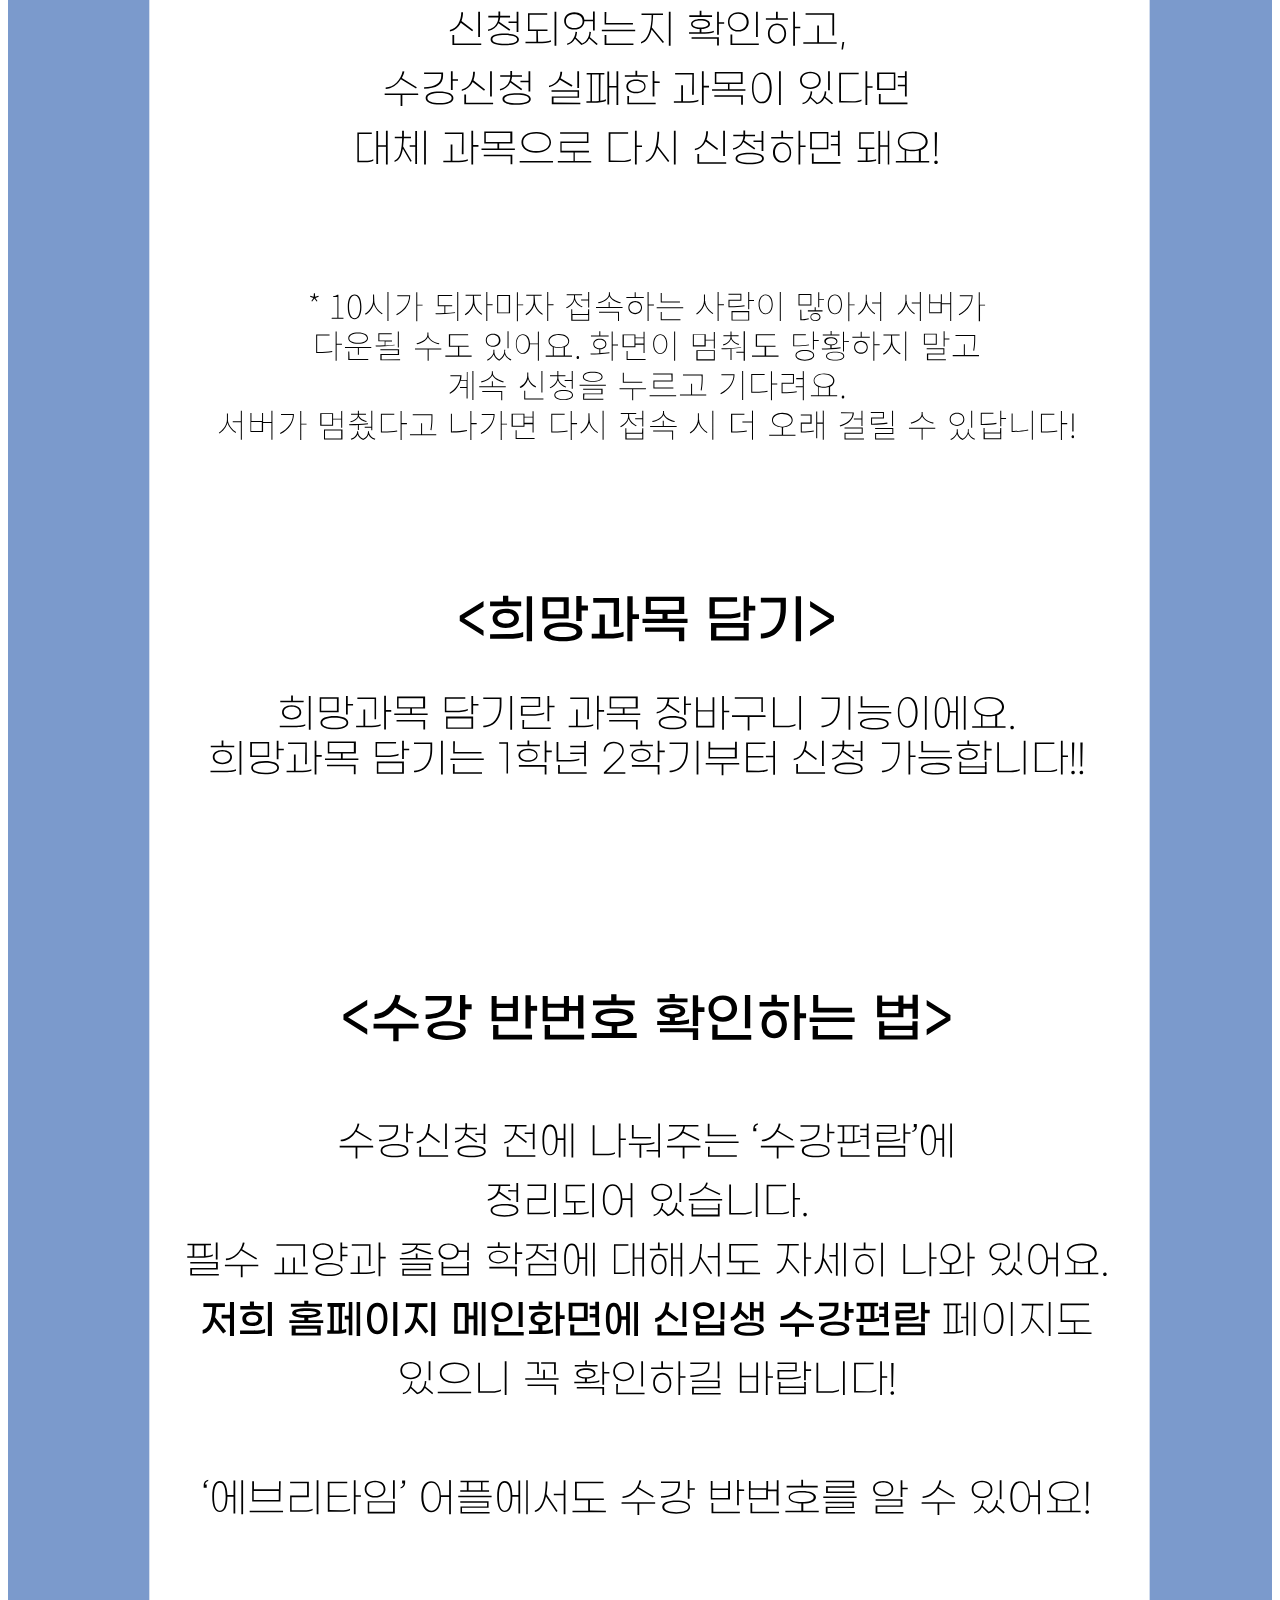
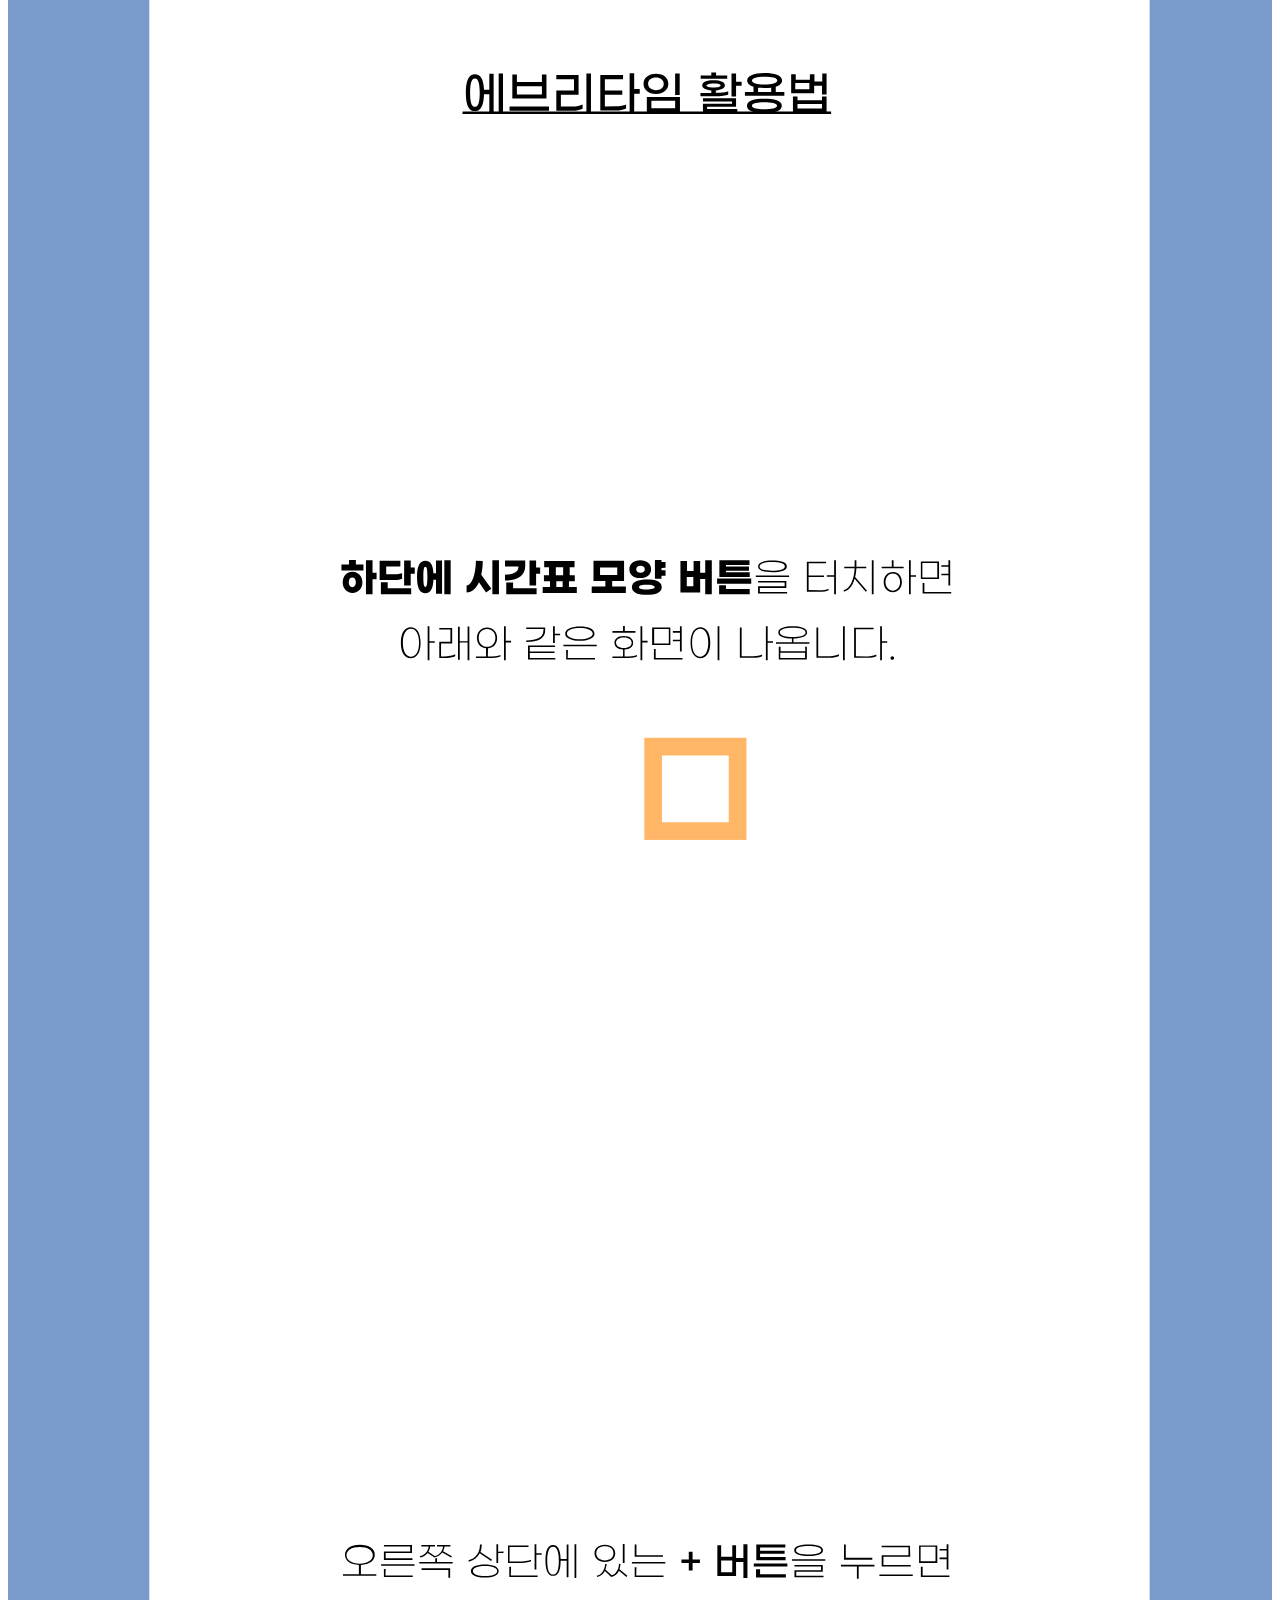
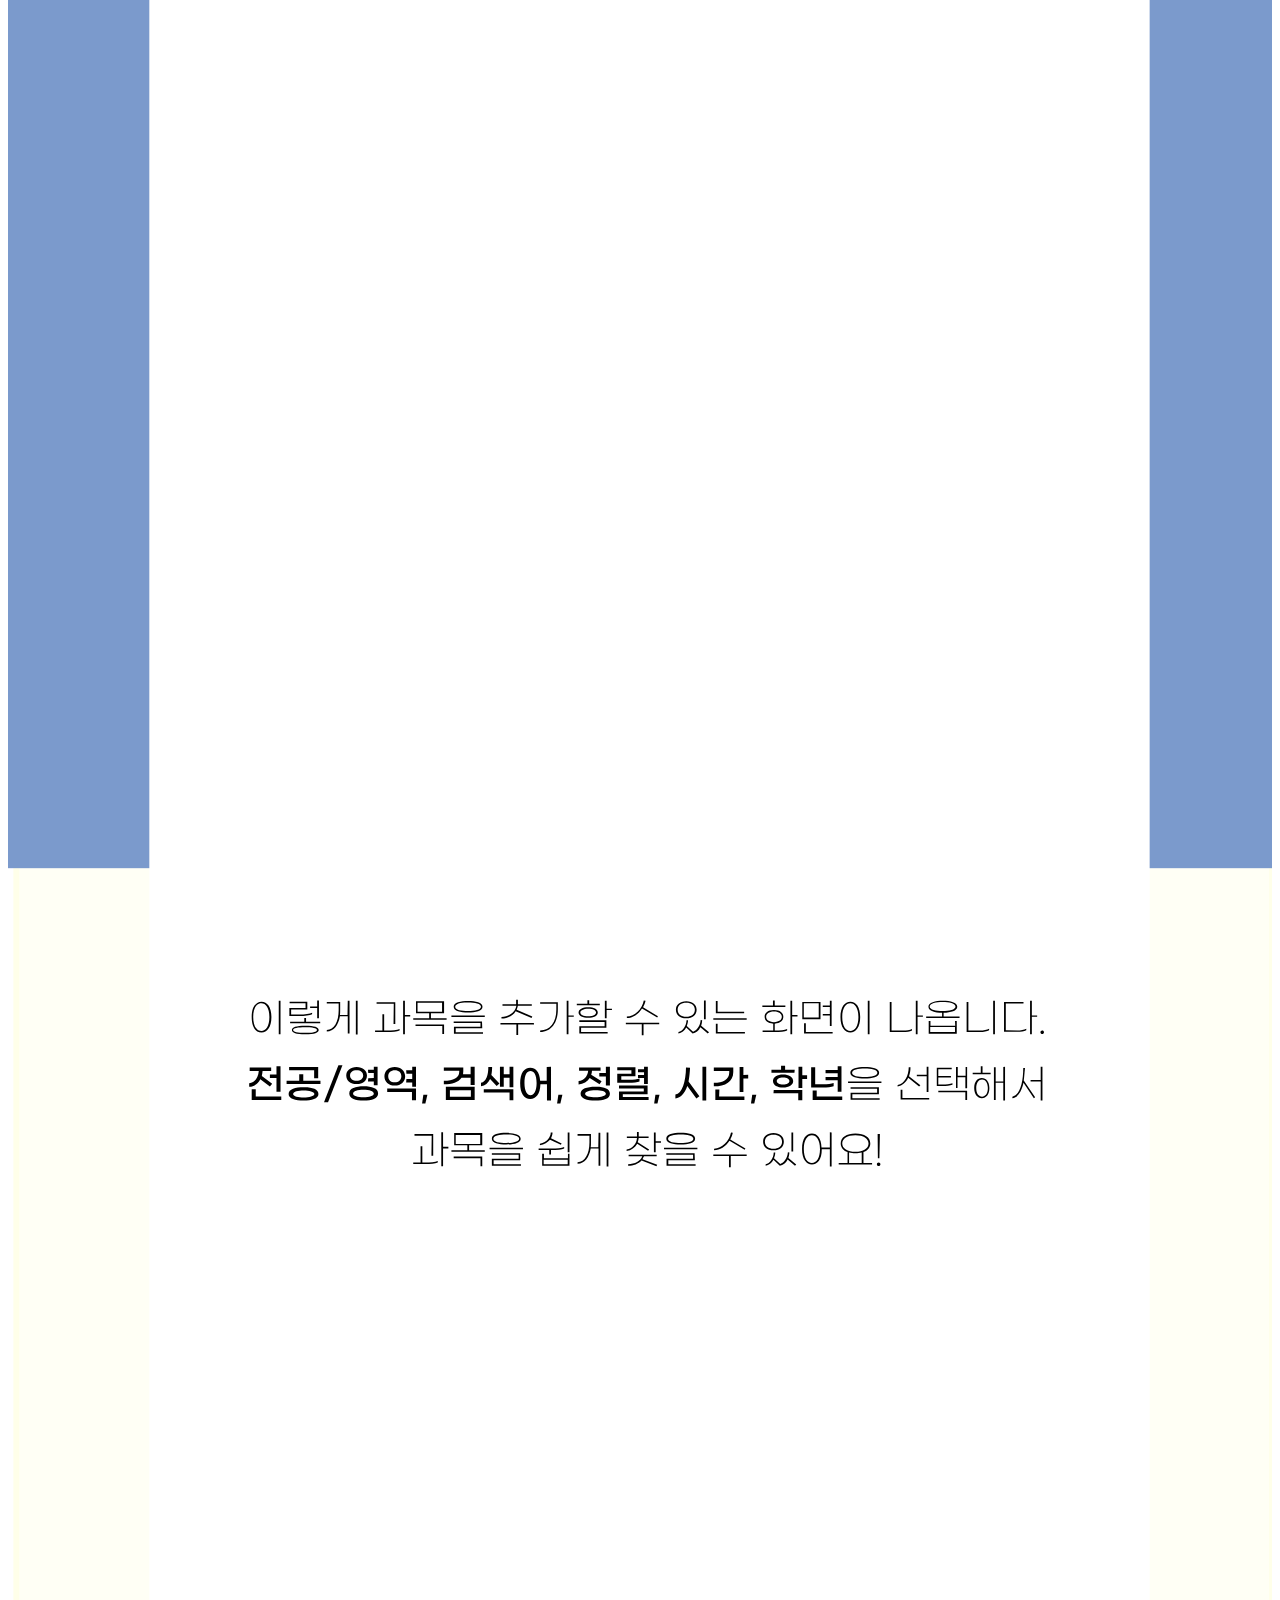
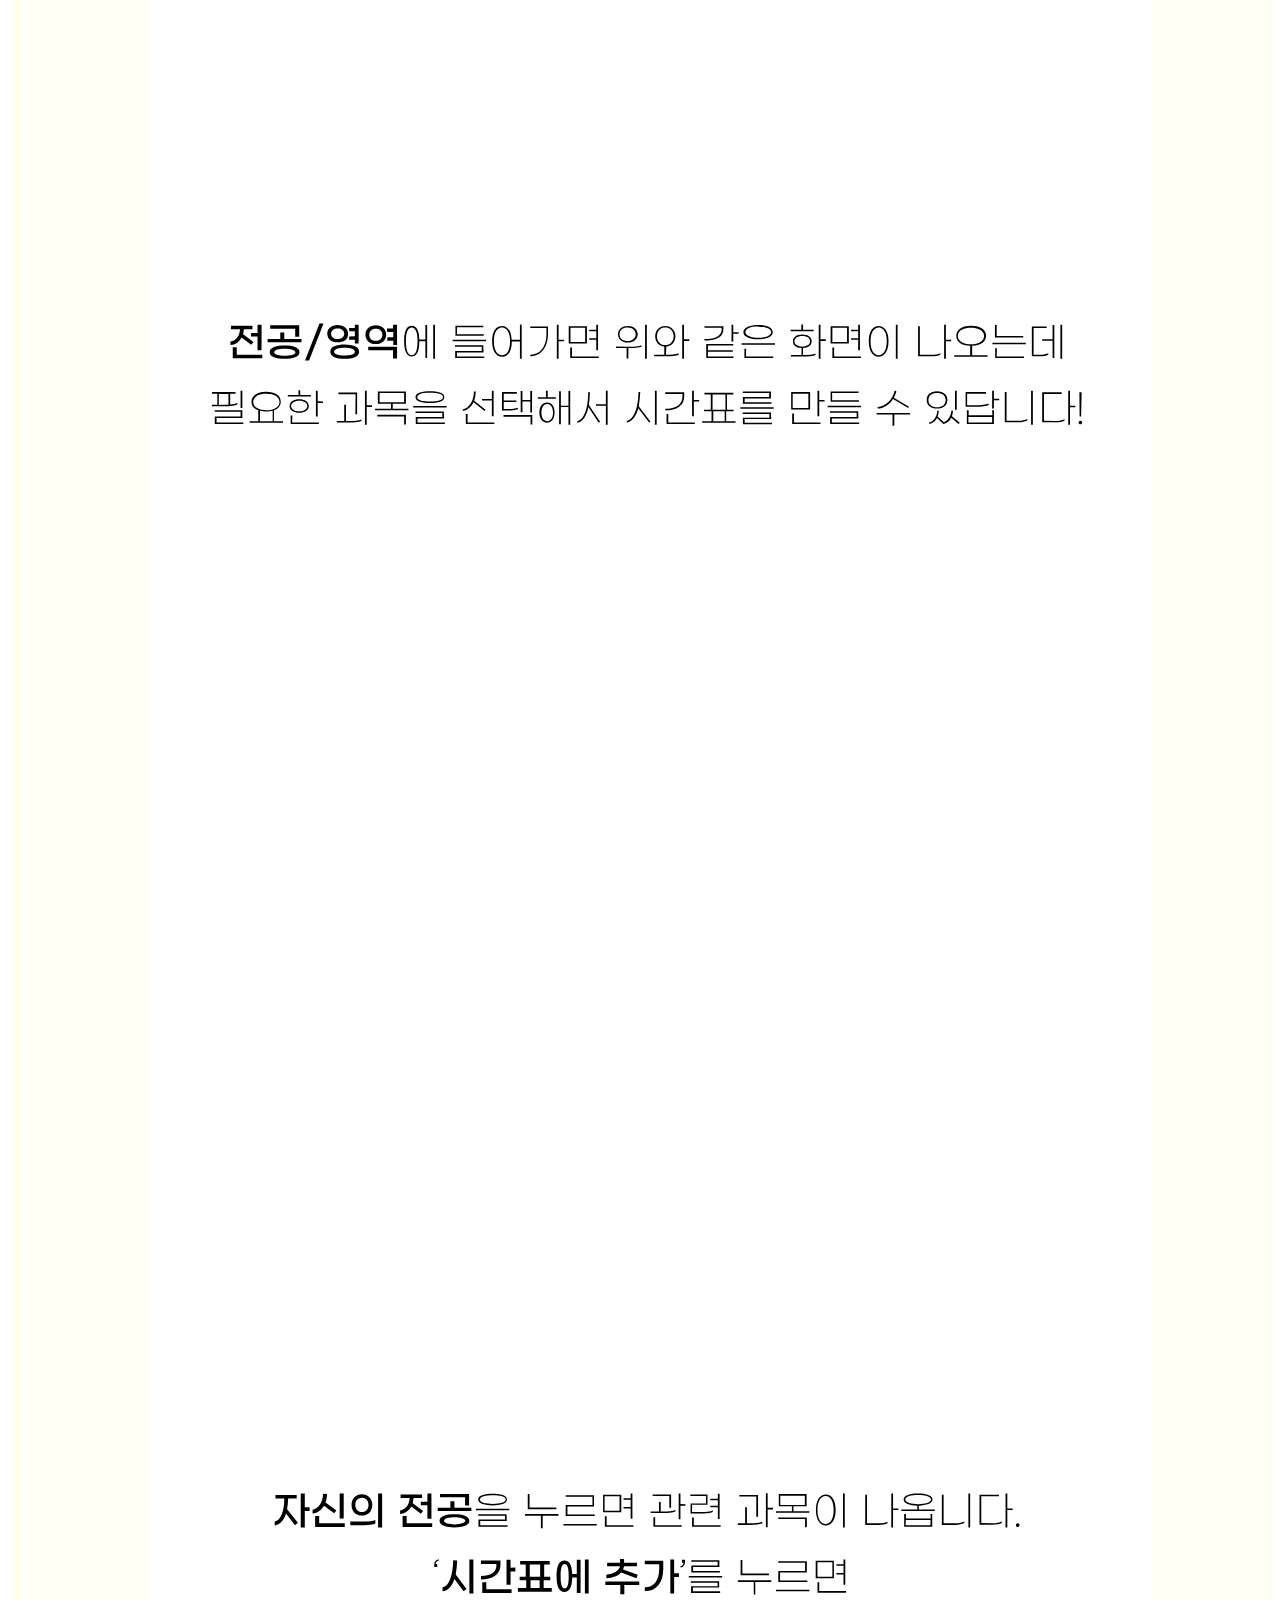
==== commit b96e6001: "done" ====
--- a/info/1.html
+++ b/info/1.html
@@ -7,6 +7,6 @@
     <title>Document</title>
 </head>
 <body>
-    <img src="./infoImg/1. sugang sincheong-1.svg.svg" alt="">
+    <img src="./infoImg/1.svg" alt="">
 </body>
 </html>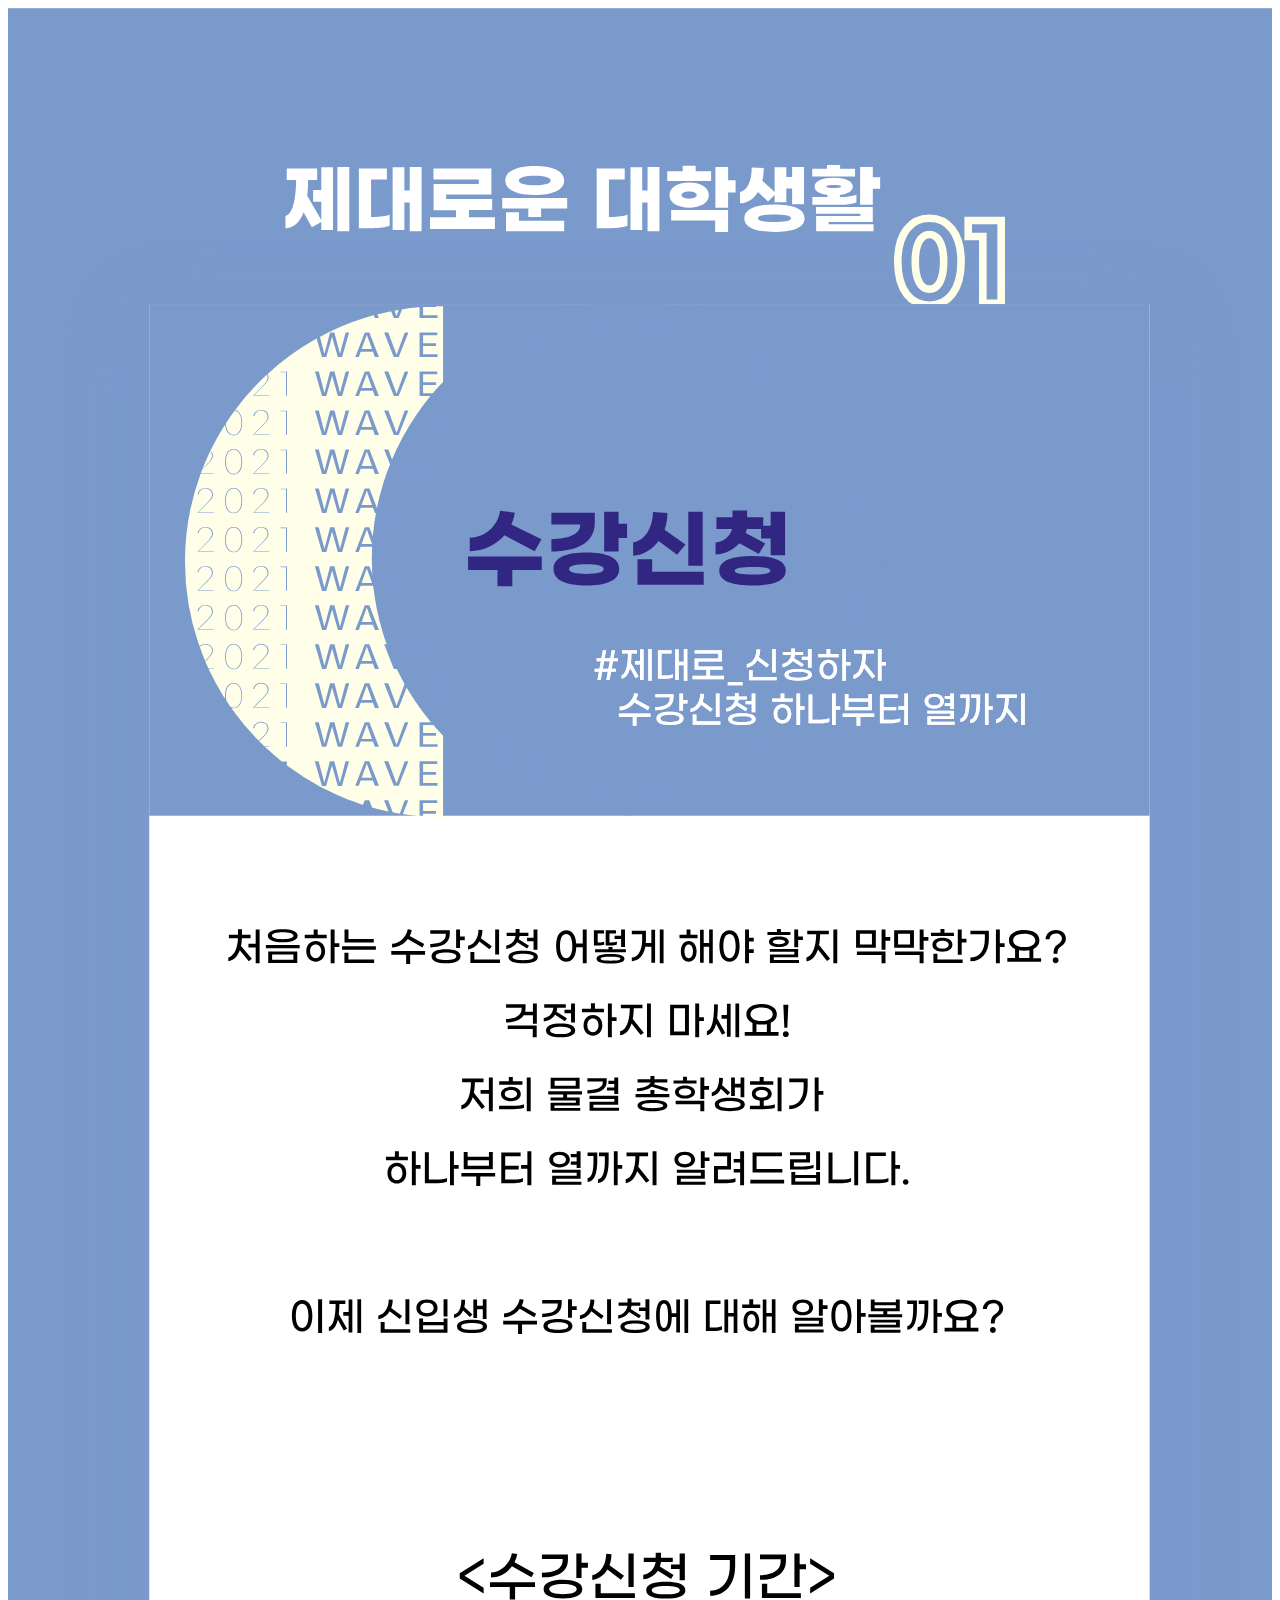
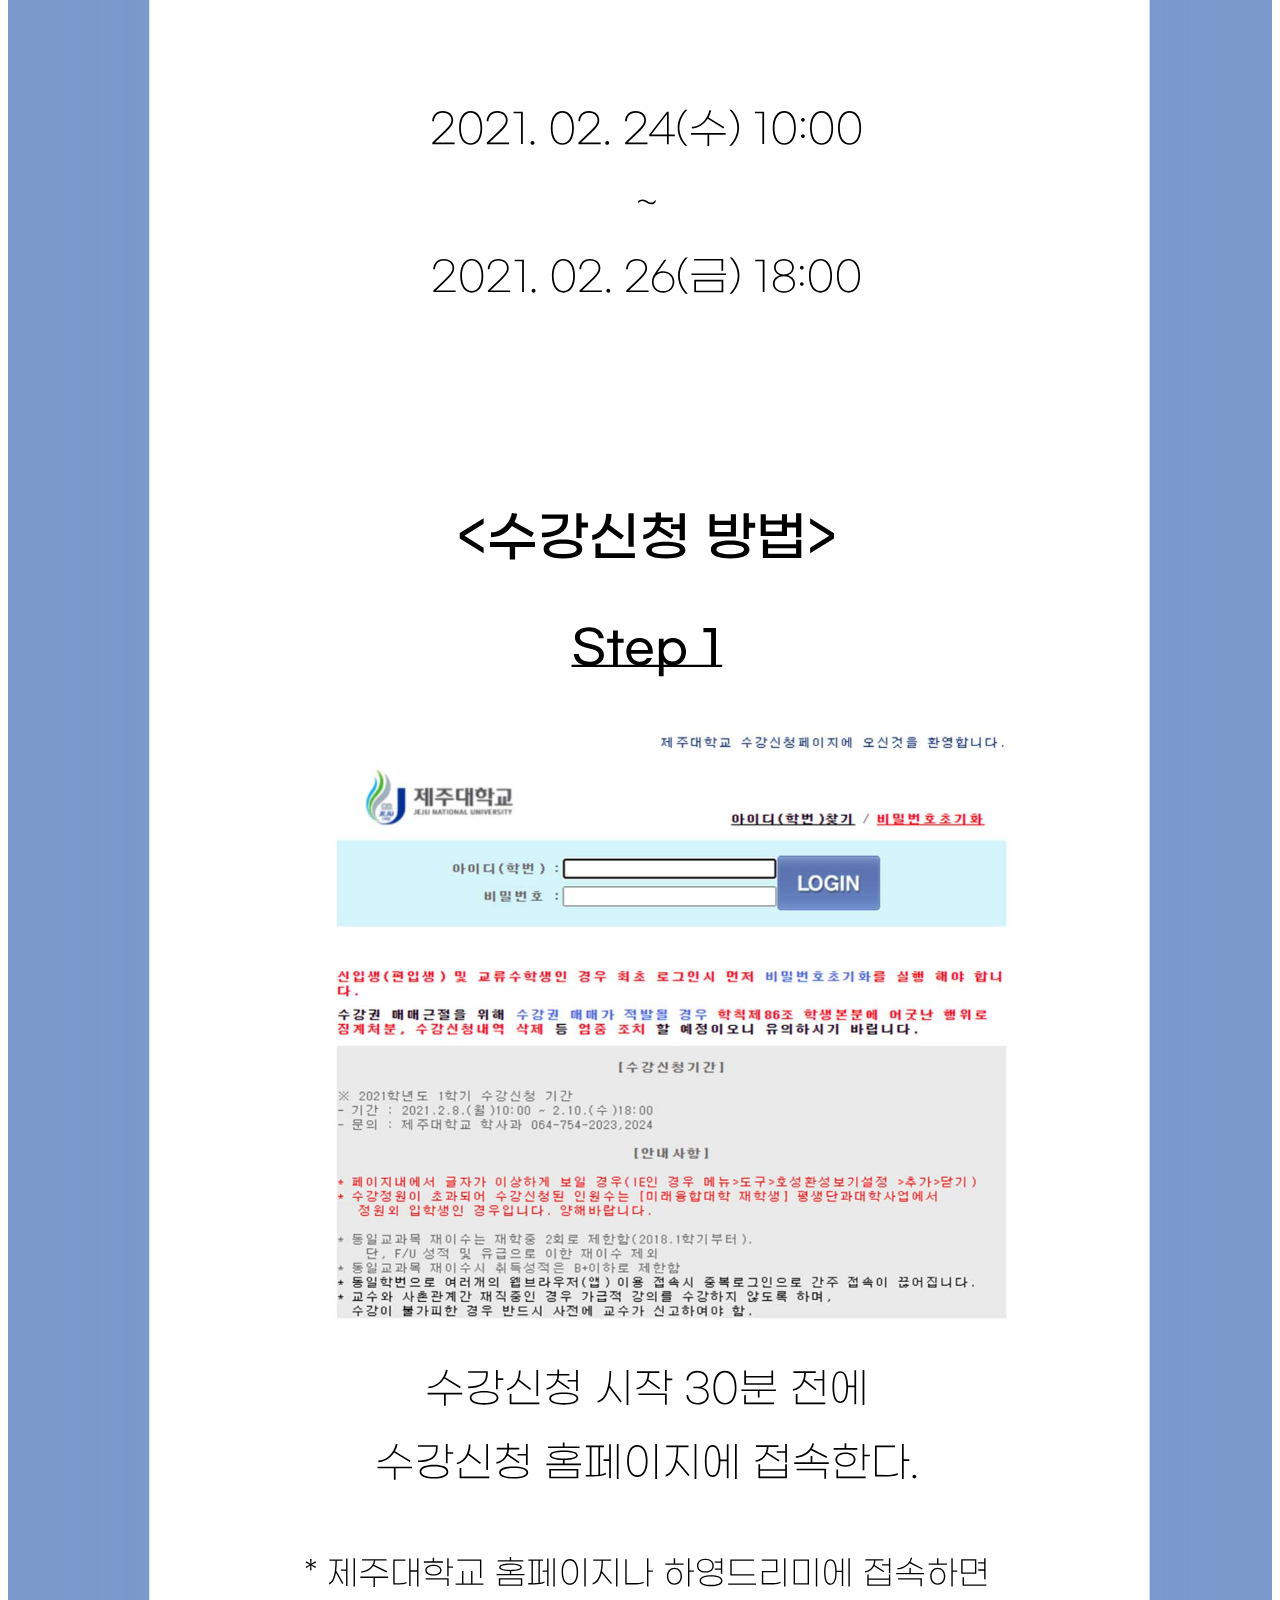
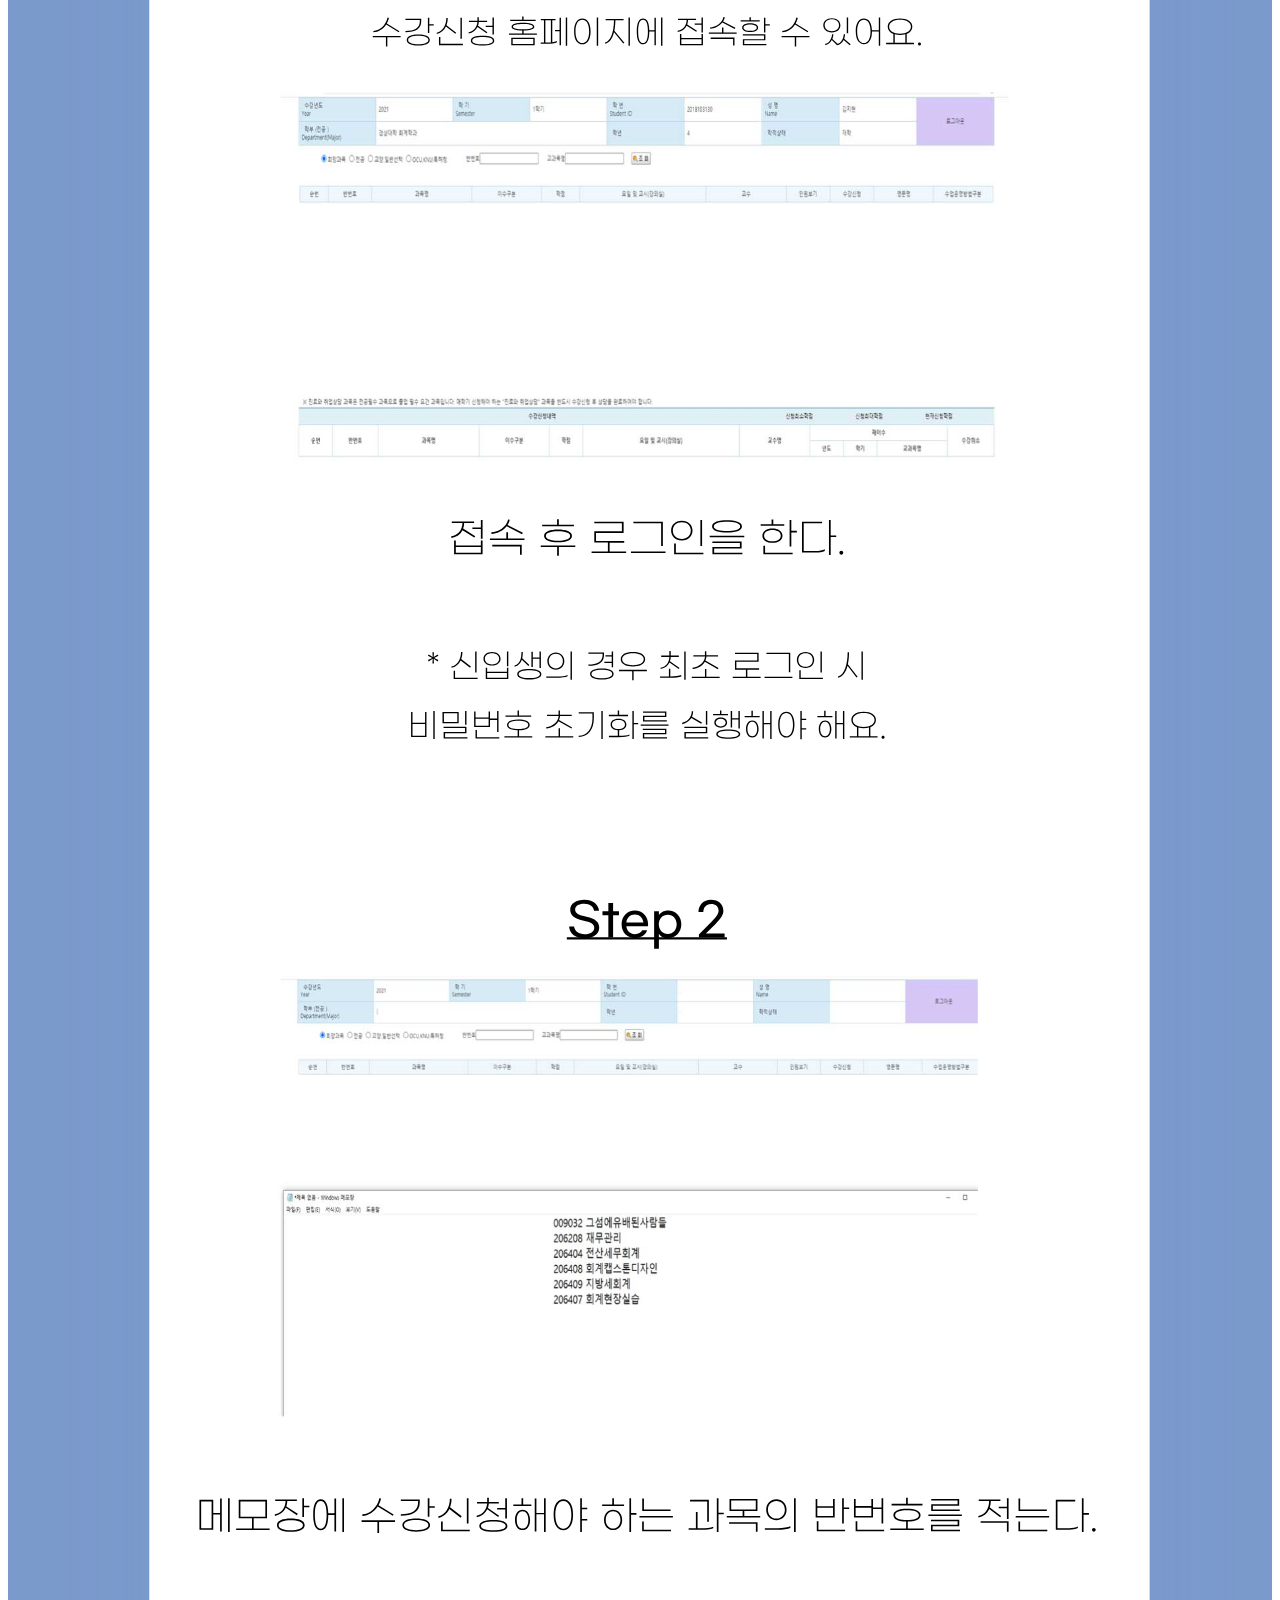
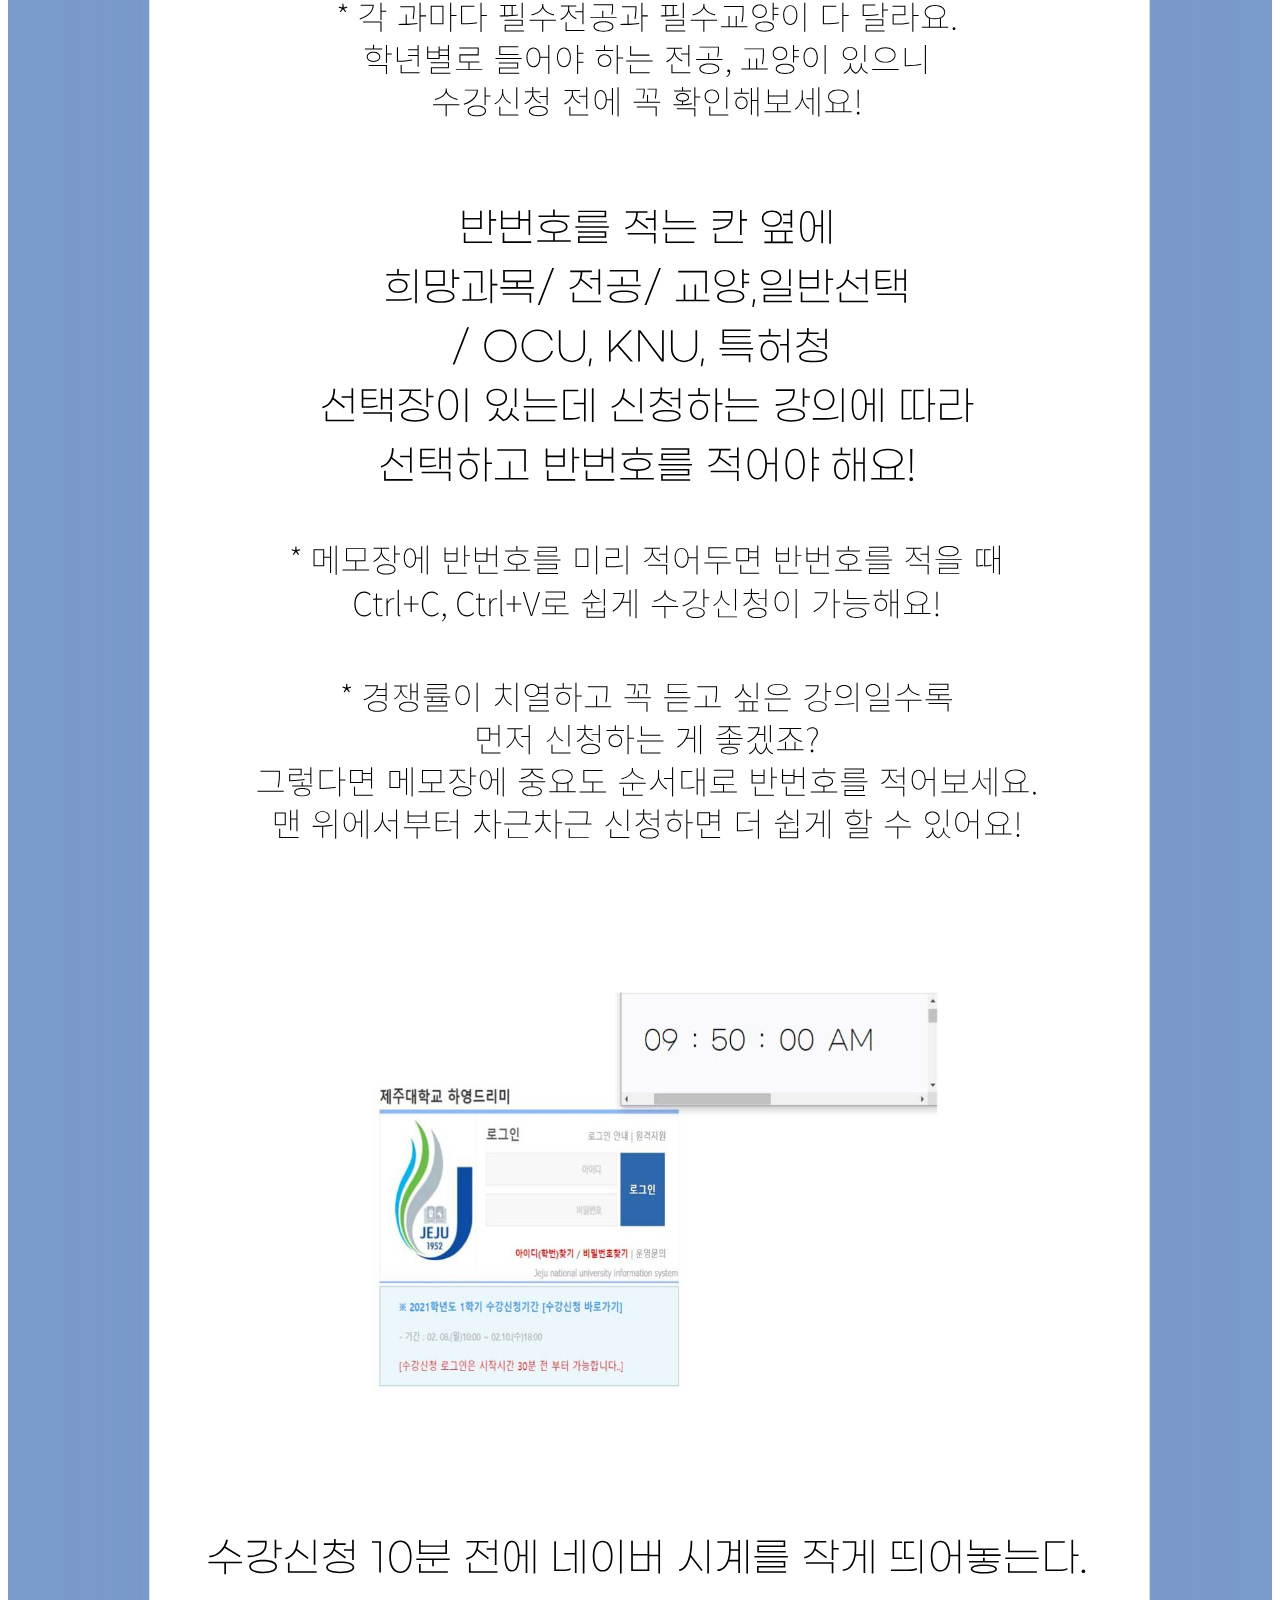
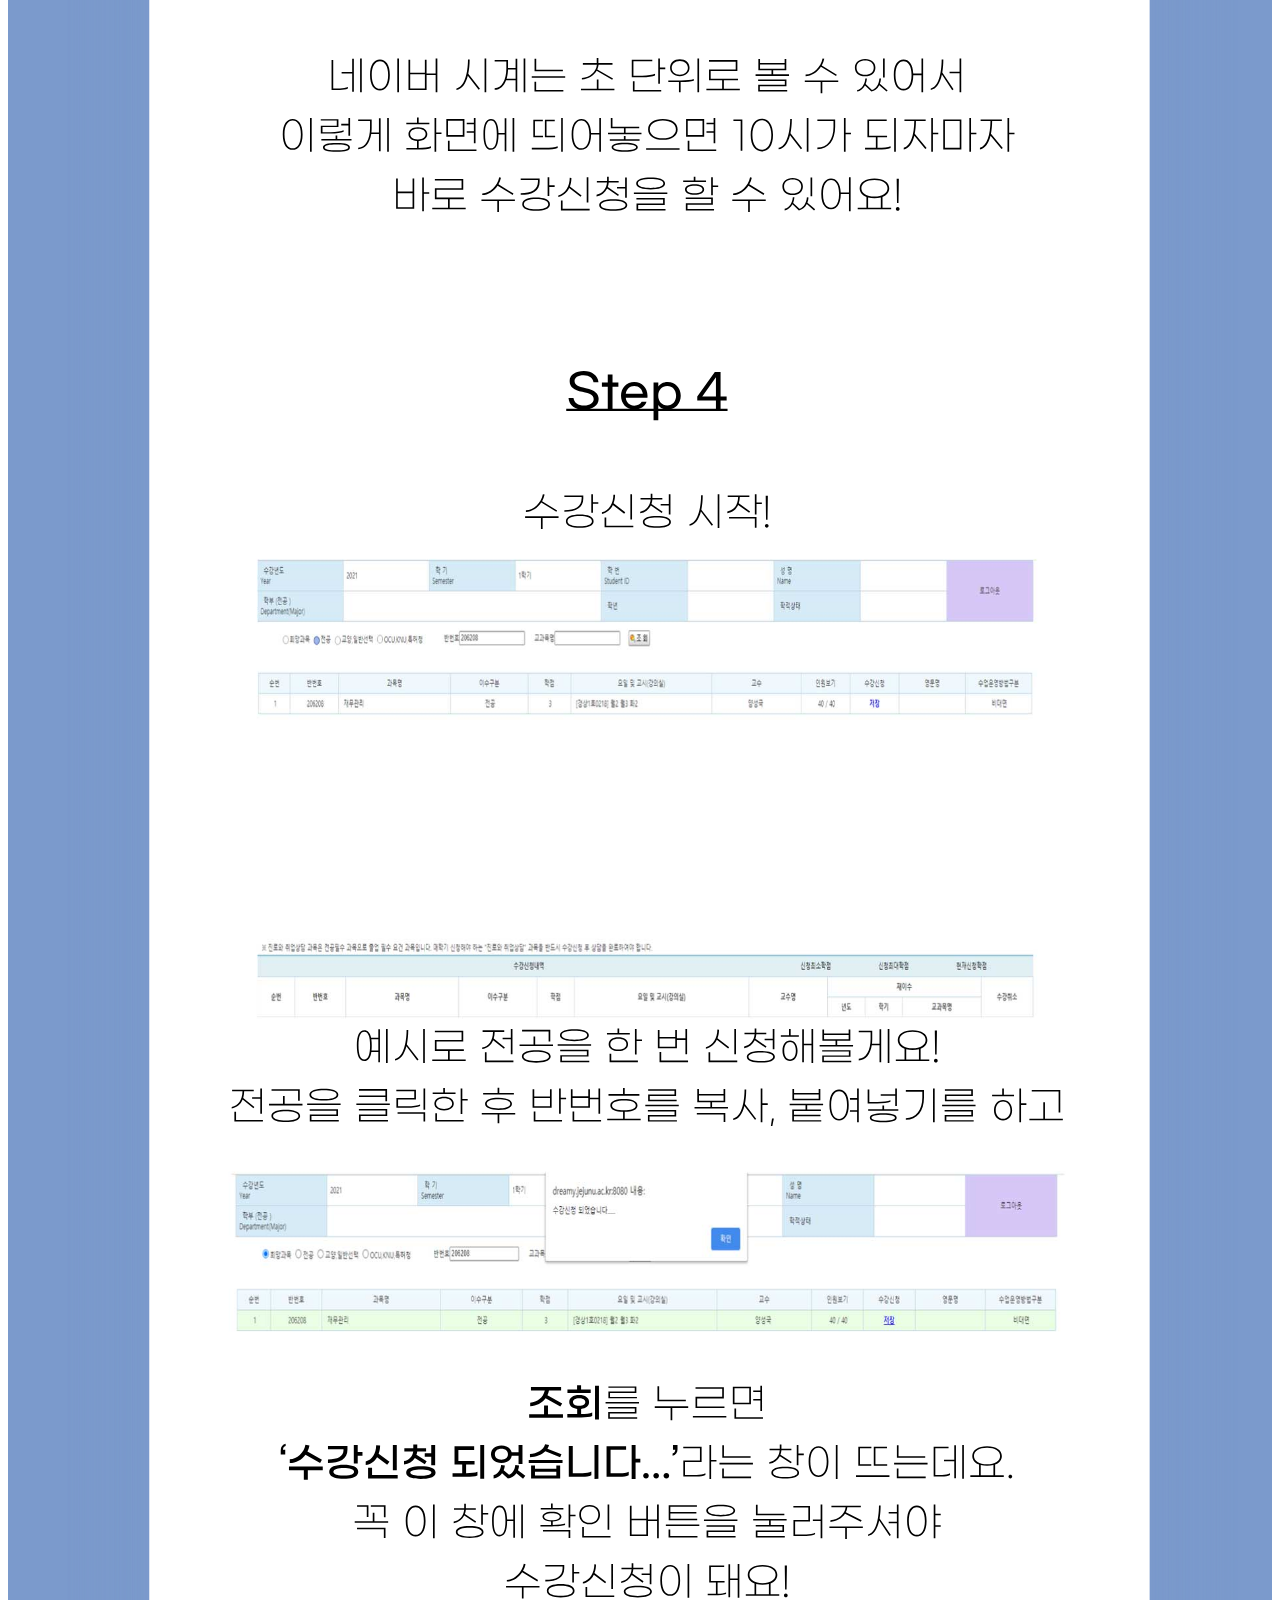
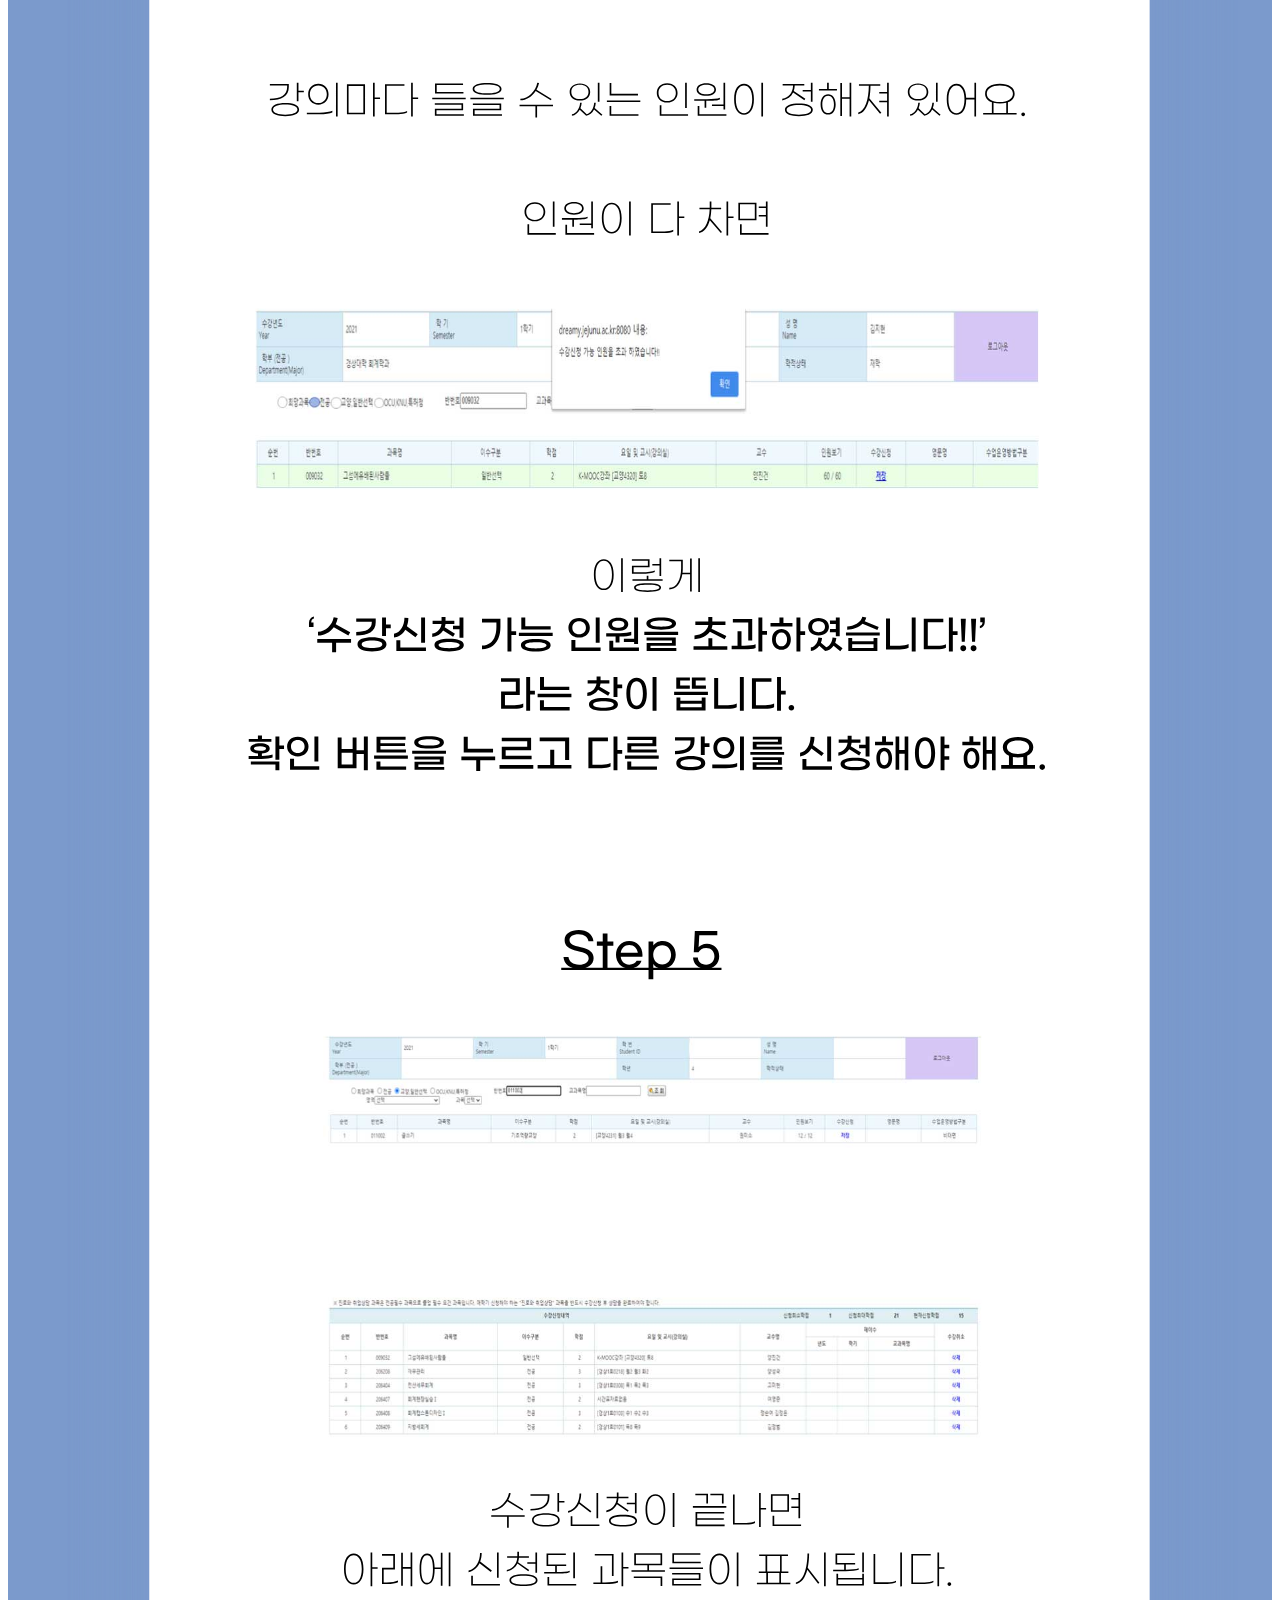
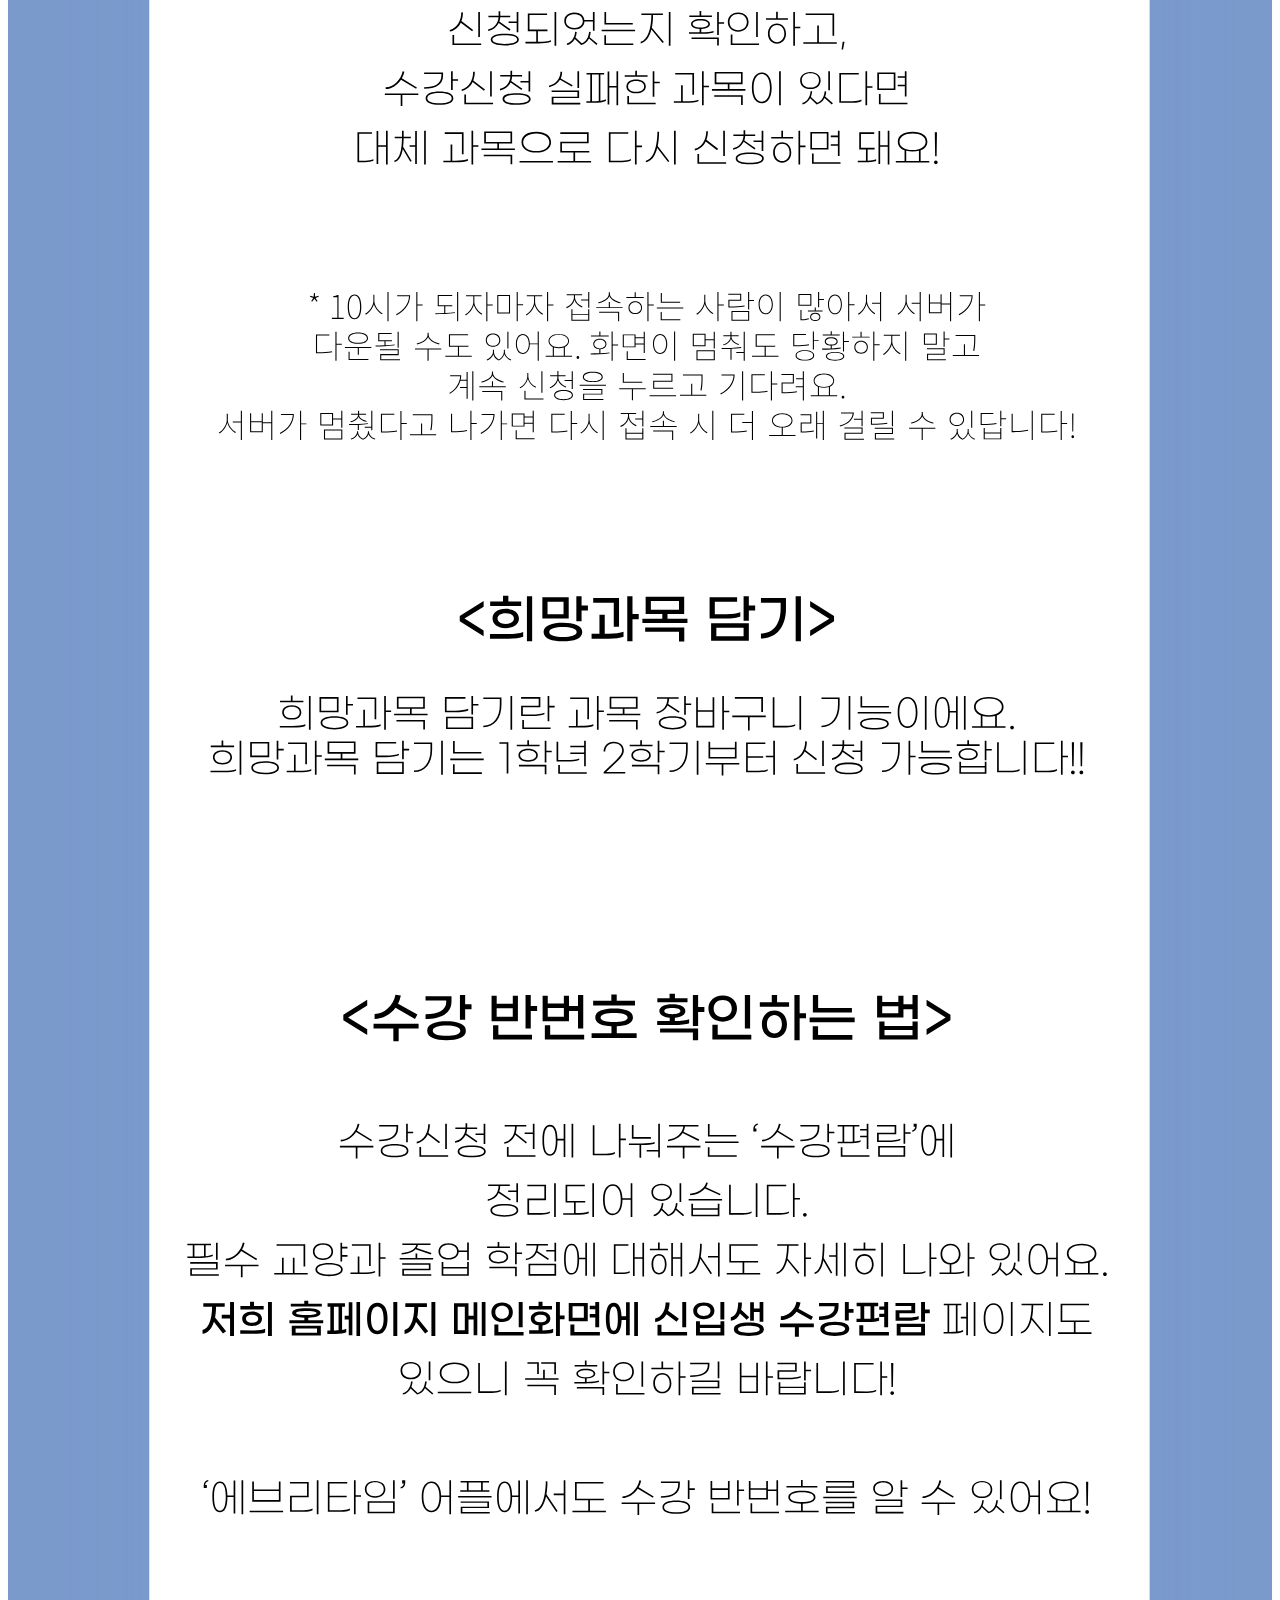
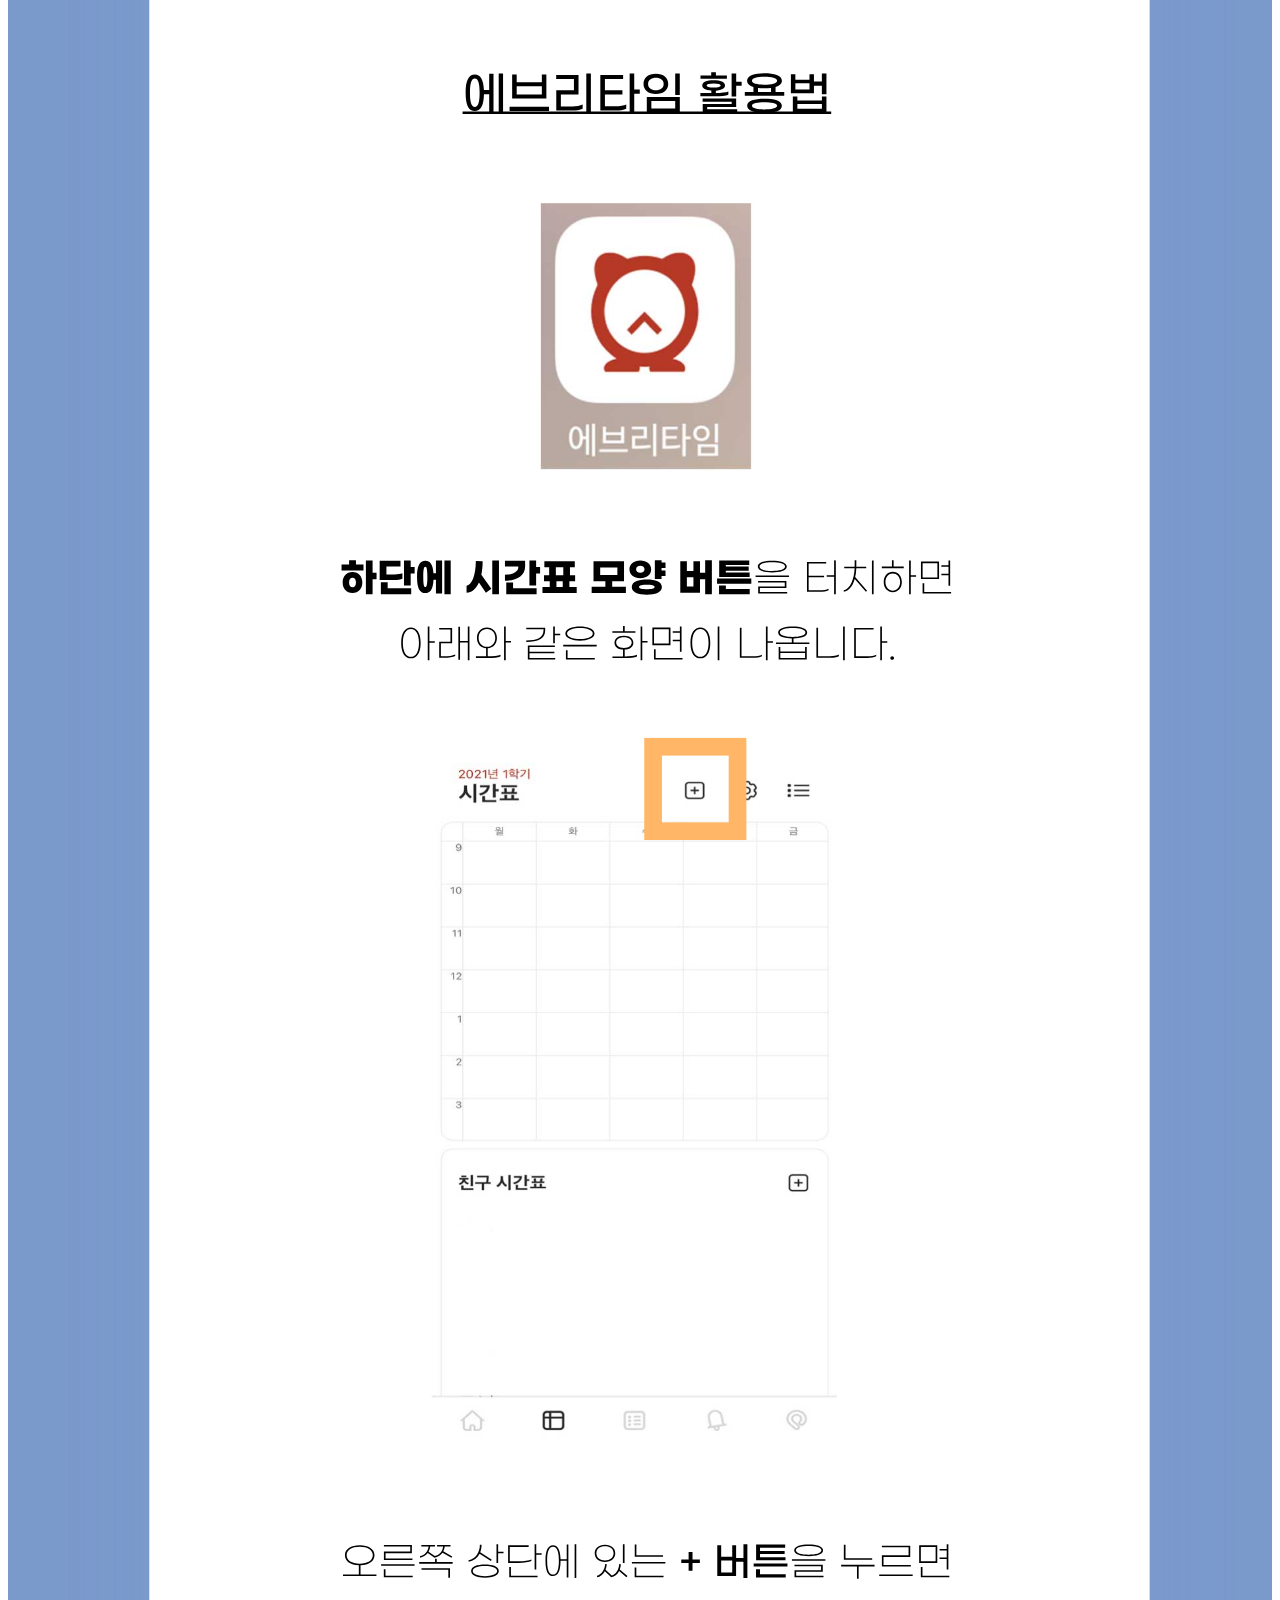
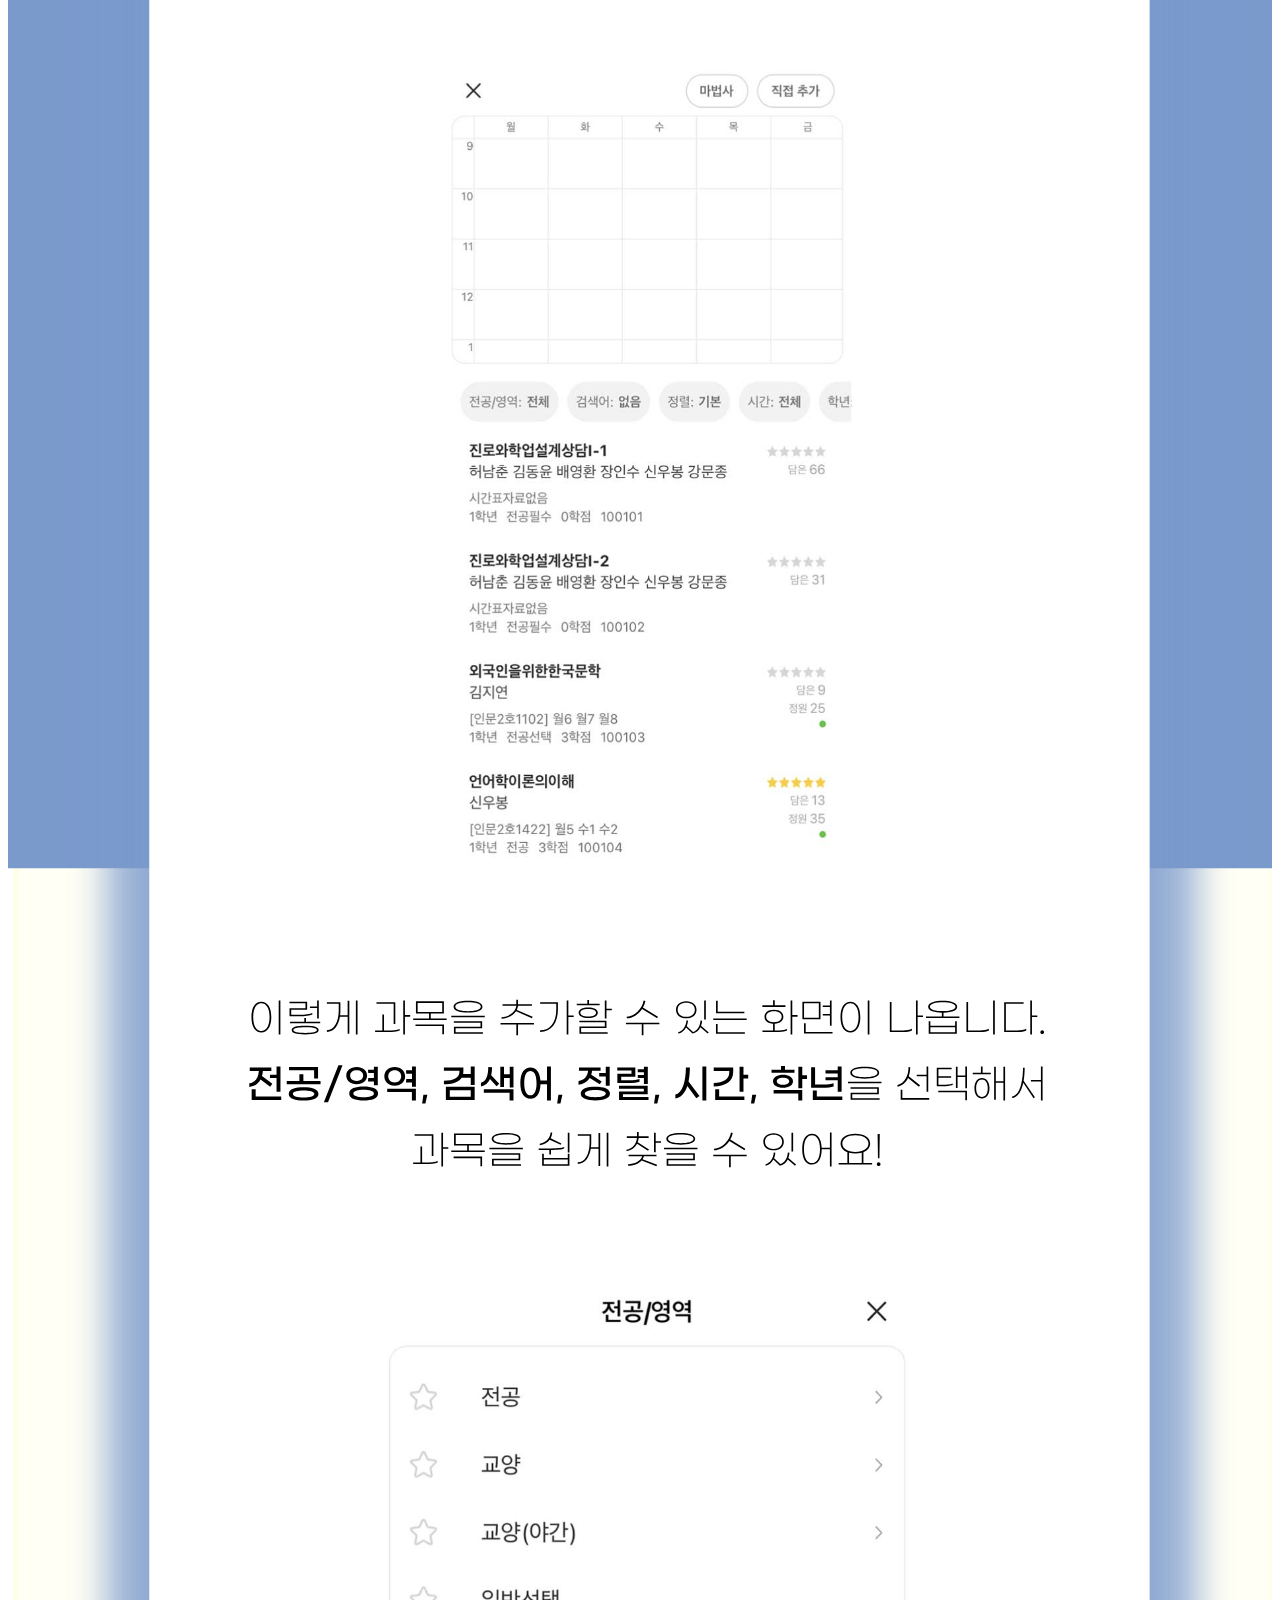
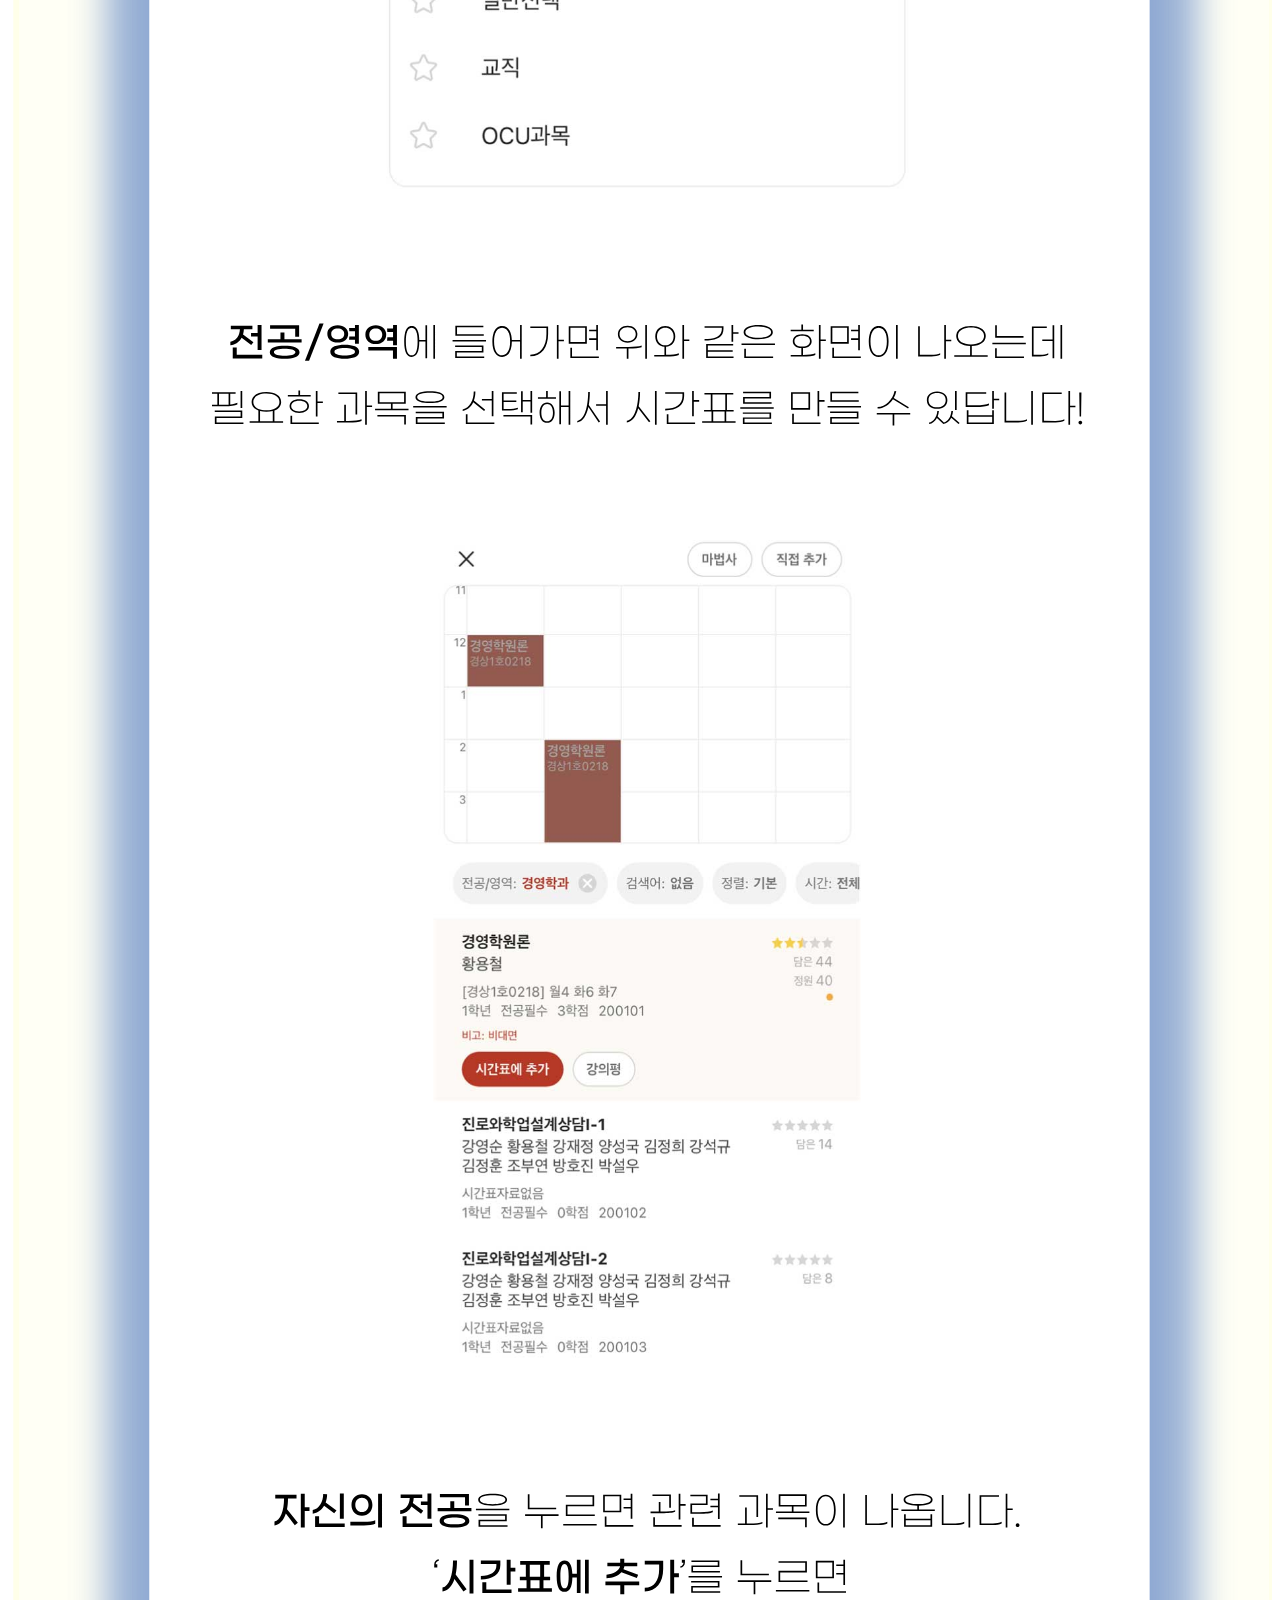
==== commit 64f44ad0: "done" ====
--- a/info/1.html
+++ b/info/1.html
@@ -7,6 +7,6 @@
     <title>Document</title>
 </head>
 <body>
-    <img src="./infoImg/1.svg" alt="">
+    <img src="./infoImg/1. sugang sincheong.svg" alt="">
 </body>
 </html>